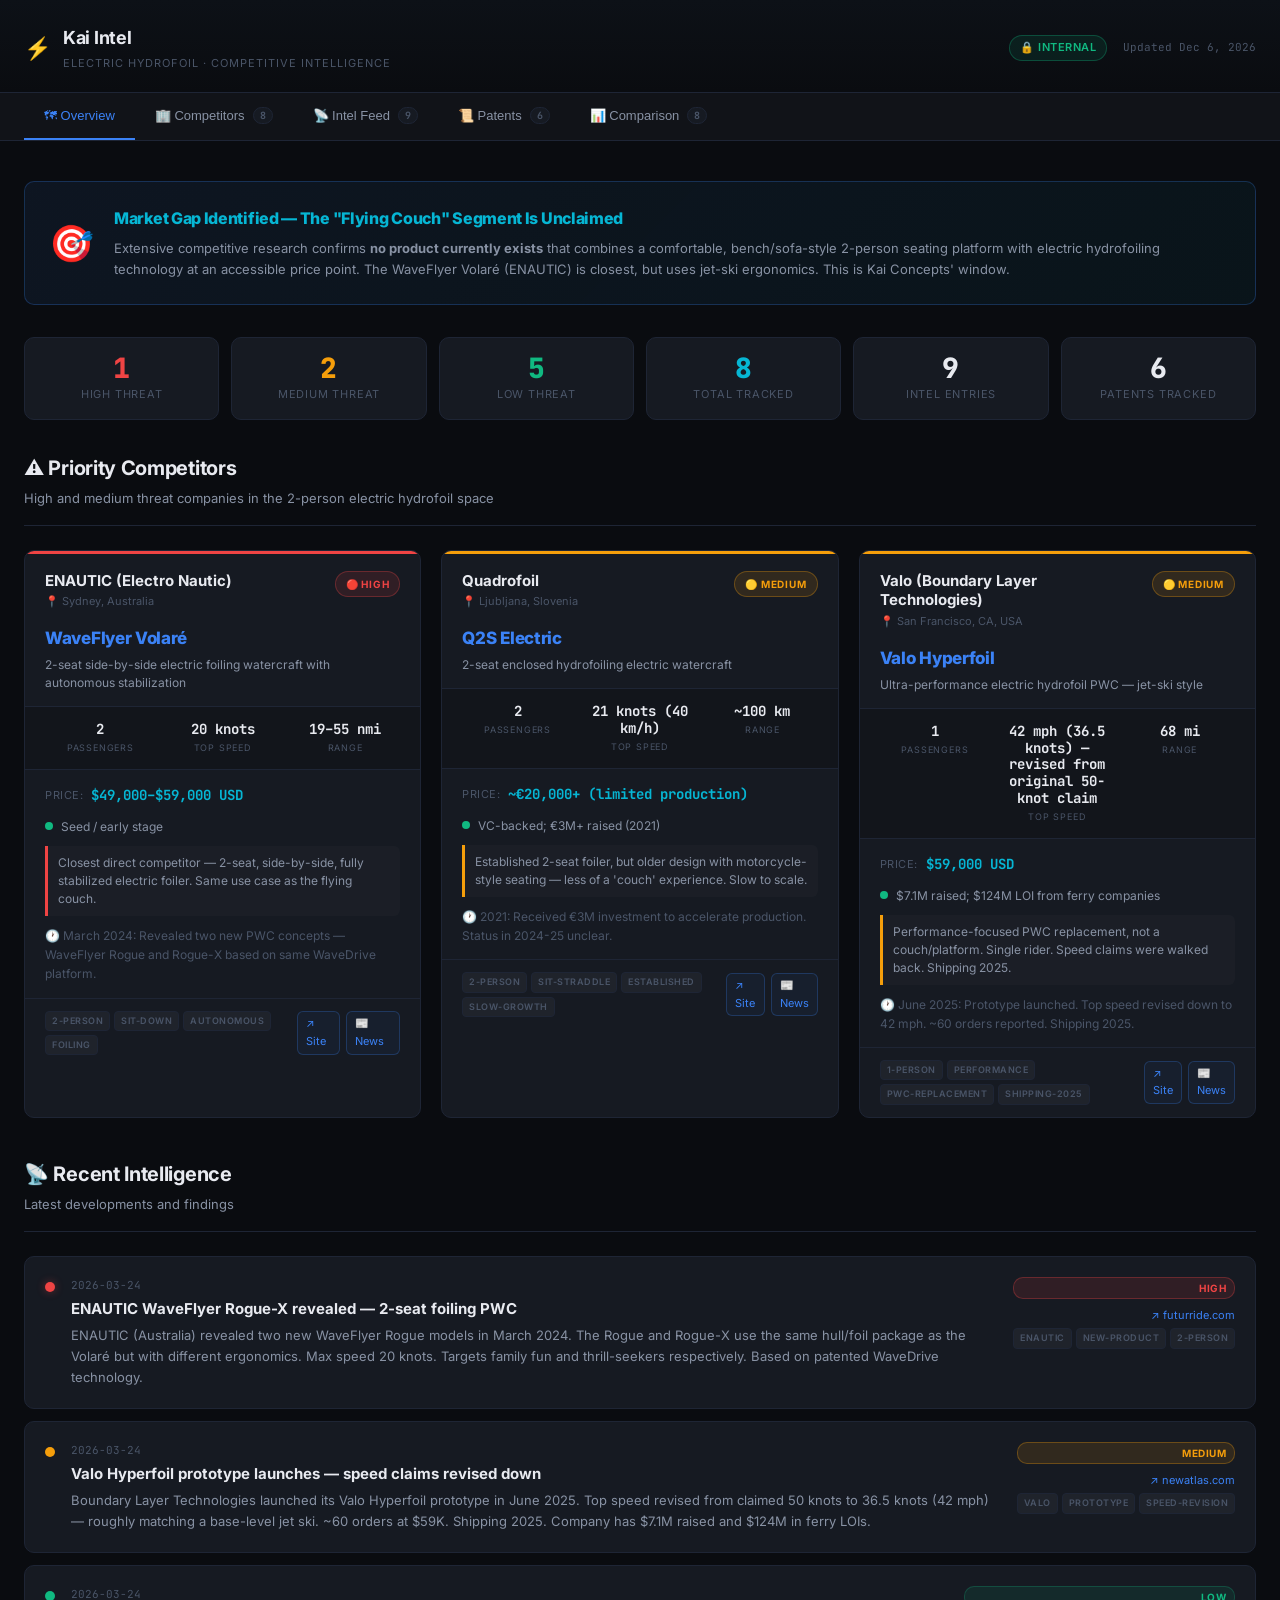
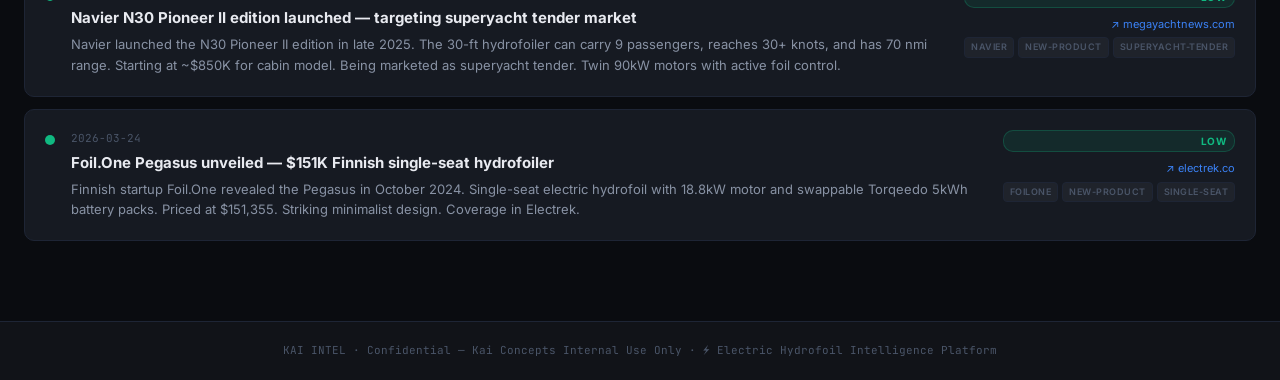
==== index.html @ 5d2b27cd "feat: Initial Kai Intel competitor dashboard - 8 competitor profiles (ENAUTIC, Quadrofoil, Valo, Can" ====
<!DOCTYPE html>
<html lang="en">
<head>
  <meta charset="UTF-8">
  <meta name="viewport" content="width=device-width, initial-scale=1.0">
  <meta name="description" content="Kai Concepts Competitive Intelligence Dashboard — Electric Hydrofoil Market">
  <meta name="robots" content="noindex, nofollow">
  <title>Kai Intel — Competitor Dashboard</title>
  <link rel="preconnect" href="https://fonts.googleapis.com">
  <link href="https://fonts.googleapis.com/css2?family=Inter:wght@400;500;600;700;800&family=JetBrains+Mono:wght@400;600;700&display=swap" rel="stylesheet">
  <link rel="stylesheet" href="css/style.css">
</head>
<body>

  <!-- HEADER -->
  <header class="site-header">
    <div class="container">
      <div class="header-inner">
        <div class="header-brand">
          <div class="header-logo">⚡</div>
          <div>
            <div class="header-title">Kai Intel</div>
            <div class="header-subtitle">Electric Hydrofoil · Competitive Intelligence</div>
          </div>
        </div>
        <div class="header-meta">
          <span class="header-badge">🔒 INTERNAL</span>
          <span id="last-updated" style="font-size:11px; color:var(--text-muted);">Loading…</span>
        </div>
      </div>
    </div>
  </header>

  <!-- NAV -->
  <nav class="site-nav">
    <div class="container">
      <div class="nav-inner">
        <button class="nav-tab active" data-section="overview">
          🗺 Overview
        </button>
        <button class="nav-tab" data-section="competitors">
          🏢 Competitors
          <span class="count" id="count-competitors">—</span>
        </button>
        <button class="nav-tab" data-section="intel">
          📡 Intel Feed
          <span class="count" id="count-intel">—</span>
        </button>
        <button class="nav-tab" data-section="patents">
          📜 Patents
          <span class="count" id="count-patents">—</span>
        </button>
        <button class="nav-tab" data-section="table">
          📊 Comparison
          <span class="count" id="count-table">—</span>
        </button>
      </div>
    </div>
  </nav>

  <!-- ERROR STATE -->
  <div id="app-error" style="display:none; padding:40px; text-align:center; color:var(--accent-red);">
    ⚠️ Failed to load data. Make sure you're serving this over HTTP (not file://). Run: <code>python3 -m http.server</code>
  </div>

  <!-- MAIN -->
  <main>
    <div class="container">

      <!-- ═══════════════════════════════════════════
           OVERVIEW
           ═══════════════════════════════════════════ -->
      <div id="section-overview" class="section">

        <!-- Market Gap Callout -->
        <div class="market-gap" style="margin-top:8px;">
          <div class="gap-icon">🎯</div>
          <div>
            <div class="gap-title">Market Gap Identified — The "Flying Couch" Segment Is Unclaimed</div>
            <div class="gap-text">
              Extensive competitive research confirms <strong>no product currently exists</strong> that combines a comfortable, bench/sofa-style 2-person seating platform with electric hydrofoiling technology at an accessible price point. The WaveFlyer Volaré (ENAUTIC) is closest, but uses jet-ski ergonomics. This is Kai Concepts' window.
            </div>
          </div>
        </div>

        <!-- Stats Bar -->
        <div class="stats-bar">
          <div class="stat-card danger">
            <div class="stat-value" id="stat-high">—</div>
            <div class="stat-label">High Threat</div>
          </div>
          <div class="stat-card warning">
            <div class="stat-value" id="stat-med">—</div>
            <div class="stat-label">Medium Threat</div>
          </div>
          <div class="stat-card success">
            <div class="stat-value" id="stat-low">—</div>
            <div class="stat-label">Low Threat</div>
          </div>
          <div class="stat-card info">
            <div class="stat-value" id="stat-total">—</div>
            <div class="stat-label">Total Tracked</div>
          </div>
          <div class="stat-card">
            <div class="stat-value" id="stat-intel">—</div>
            <div class="stat-label">Intel Entries</div>
          </div>
          <div class="stat-card">
            <div class="stat-value" id="stat-patents">—</div>
            <div class="stat-label">Patents Tracked</div>
          </div>
        </div>

        <!-- Top Threats -->
        <div class="section-header">
          <div>
            <div class="section-title">⚠️ Priority Competitors</div>
            <div class="section-desc">High and medium threat companies in the 2-person electric hydrofoil space</div>
          </div>
        </div>
        <div class="competitors-grid" id="overview-competitors"></div>

        <!-- Recent Intel -->
        <div class="section-header" style="margin-top:40px;">
          <div>
            <div class="section-title">📡 Recent Intelligence</div>
            <div class="section-desc">Latest developments and findings</div>
          </div>
        </div>
        <div class="intel-feed" id="overview-intel"></div>

      </div>

      <!-- ═══════════════════════════════════════════
           COMPETITORS
           ═══════════════════════════════════════════ -->
      <div id="section-competitors" class="section">
        <div class="section-header">
          <div>
            <div class="section-title">🏢 Competitor Profiles</div>
            <div class="section-desc">All tracked companies in the small electric hydrofoil space</div>
          </div>
        </div>

        <!-- Filter Bar -->
        <div class="filter-bar">
          <button class="filter-btn active" data-filter="all">All Companies</button>
          <button class="filter-btn" data-filter="HIGH">🔴 High Threat</button>
          <button class="filter-btn" data-filter="MEDIUM">🟡 Medium Threat</button>
          <button class="filter-btn" data-filter="LOW">🟢 Low Threat</button>
        </div>

        <div class="competitors-grid" id="competitors-grid"></div>
      </div>

      <!-- ═══════════════════════════════════════════
           INTEL FEED
           ═══════════════════════════════════════════ -->
      <div id="section-intel" class="section">
        <div class="section-header">
          <div>
            <div class="section-title">📡 Intel Feed</div>
            <div class="section-desc">Chronological log of findings, news, and developments. Newest first.</div>
          </div>
        </div>

        <div class="intel-feed" id="intel-feed"></div>
      </div>

      <!-- ═══════════════════════════════════════════
           PATENTS
           ═══════════════════════════════════════════ -->
      <div id="section-patents" class="section">
        <div class="section-header">
          <div>
            <div class="section-title">📜 Patent Tracker</div>
            <div class="section-desc">Relevant patent filings to monitor. Focus on foil control, propulsion, and small-craft designs.</div>
          </div>
        </div>

        <div class="patents-list" id="patents-list"></div>
      </div>

      <!-- ═══════════════════════════════════════════
           COMPARISON TABLE
           ═══════════════════════════════════════════ -->
      <div id="section-table" class="section">
        <div class="section-header">
          <div>
            <div class="section-title">📊 Specs Comparison</div>
            <div class="section-desc">Side-by-side comparison of all tracked competitors. Sorted by threat level.</div>
          </div>
        </div>

        <div class="table-wrapper">
          <table class="comparison-table">
            <thead>
              <tr>
                <th>Company</th>
                <th>Product</th>
                <th>Passengers</th>
                <th>Top Speed</th>
                <th>Range</th>
                <th>Price</th>
                <th>Length</th>
                <th>Threat</th>
              </tr>
            </thead>
            <tbody id="comparison-tbody">
              <tr><td colspan="8" style="text-align:center; color:var(--text-muted); padding:24px;">Loading…</td></tr>
            </tbody>
          </table>
        </div>

        <!-- Key Notes -->
        <div style="margin-top:24px; padding:20px; background:var(--bg-card); border:1px solid var(--border); border-radius:var(--radius);">
          <div style="font-size:13px; font-weight:700; color:var(--text-primary); margin-bottom:12px;">📌 Key Observations</div>
          <ul style="list-style:none; padding:0; display:flex; flex-direction:column; gap:8px;">
            <li style="font-size:13px; color:var(--text-secondary); display:flex; gap:8px; align-items:flex-start;">
              <span style="color:var(--threat-high);">●</span>
              <span><strong style="color:var(--text-primary);">ENAUTIC WaveFlyer</strong> is the only 2-seat, side-by-side electric foiler in or near production. Direct competitor to the flying couch concept. WaveDrive tech is patented.</span>
            </li>
            <li style="font-size:13px; color:var(--text-secondary); display:flex; gap:8px; align-items:flex-start;">
              <span style="color:var(--threat-medium);">●</span>
              <span><strong style="color:var(--text-primary);">Valo Hyperfoil</strong> targets the PWC (jet ski) replacement market — not the relaxed seating experience. Single rider, performance focus.</span>
            </li>
            <li style="font-size:13px; color:var(--text-secondary); display:flex; gap:8px; align-items:flex-start;">
              <span style="color:var(--threat-low);">●</span>
              <span><strong style="color:var(--text-primary);">Candela & Navier</strong> are large, premium luxury craft ($450K–$850K). Different market segment, but their foil control IP is state of the art.</span>
            </li>
            <li style="font-size:13px; color:var(--text-secondary); display:flex; gap:8px; align-items:flex-start;">
              <span style="color:var(--accent-cyan);">●</span>
              <span><strong style="color:var(--text-primary);">The gap:</strong> No product exists combining comfortable bench/couch seating + electric foiling + 2 passengers + price under $150K. This is the flying couch opportunity.</span>
            </li>
          </ul>
        </div>
      </div>

    </div><!-- /container -->
  </main>

  <!-- FOOTER -->
  <footer class="site-footer">
    <div class="container">
      <div class="footer-text">
        KAI INTEL · Confidential — Kai Concepts Internal Use Only · ⚡ Electric Hydrofoil Intelligence Platform
      </div>
    </div>
  </footer>

  <script src="js/app.js"></script>

</body>
</html>
---- css/style.css ----
/* ============================================================
   KAI INTEL — Competitor Intelligence Dashboard
   Dark theme, clean, professional
   ============================================================ */

:root {
  --bg-primary: #0a0c10;
  --bg-secondary: #111318;
  --bg-card: #161a22;
  --bg-card-hover: #1c2130;
  --border: #1e2535;
  --border-accent: #2a3550;
  --text-primary: #e8eaf0;
  --text-secondary: #8892a4;
  --text-muted: #4a5568;
  --accent-blue: #3b82f6;
  --accent-blue-dim: #1d4ed8;
  --accent-cyan: #06b6d4;
  --accent-green: #10b981;
  --accent-yellow: #f59e0b;
  --accent-red: #ef4444;
  --accent-orange: #f97316;
  --threat-high: #ef4444;
  --threat-medium: #f59e0b;
  --threat-low: #10b981;
  --font-sans: 'Inter', -apple-system, BlinkMacSystemFont, 'Segoe UI', sans-serif;
  --font-mono: 'JetBrains Mono', 'Fira Code', 'Cascadia Code', monospace;
  --radius: 10px;
  --radius-sm: 6px;
  --shadow: 0 4px 24px rgba(0, 0, 0, 0.4);
  --shadow-card: 0 2px 12px rgba(0, 0, 0, 0.3);
}

* {
  box-sizing: border-box;
  margin: 0;
  padding: 0;
}

html {
  scroll-behavior: smooth;
}

body {
  background: var(--bg-primary);
  color: var(--text-primary);
  font-family: var(--font-sans);
  font-size: 14px;
  line-height: 1.6;
  min-height: 100vh;
}

/* ============================================================
   LAYOUT
   ============================================================ */

.container {
  max-width: 1400px;
  margin: 0 auto;
  padding: 0 24px;
}

/* ============================================================
   HEADER
   ============================================================ */

.site-header {
  background: linear-gradient(180deg, #0d1117 0%, var(--bg-primary) 100%);
  border-bottom: 1px solid var(--border);
  padding: 24px 0 20px;
  position: sticky;
  top: 0;
  z-index: 100;
  backdrop-filter: blur(8px);
}

.header-inner {
  display: flex;
  align-items: center;
  justify-content: space-between;
  gap: 16px;
  flex-wrap: wrap;
}

.header-brand {
  display: flex;
  align-items: center;
  gap: 12px;
}

.header-logo {
  font-size: 22px;
}

.header-title {
  font-size: 18px;
  font-weight: 700;
  color: var(--text-primary);
  letter-spacing: -0.3px;
}

.header-subtitle {
  font-size: 11px;
  color: var(--text-muted);
  text-transform: uppercase;
  letter-spacing: 1px;
  margin-top: 2px;
}

.header-meta {
  display: flex;
  align-items: center;
  gap: 16px;
}

.header-badge {
  background: rgba(16, 185, 129, 0.1);
  border: 1px solid rgba(16, 185, 129, 0.3);
  color: var(--accent-green);
  font-size: 11px;
  font-weight: 600;
  padding: 3px 10px;
  border-radius: 20px;
  text-transform: uppercase;
  letter-spacing: 0.5px;
}

#last-updated {
  font-size: 11px;
  color: var(--text-muted);
  font-family: var(--font-mono);
}

/* ============================================================
   NAV
   ============================================================ */

.site-nav {
  background: var(--bg-secondary);
  border-bottom: 1px solid var(--border);
  padding: 0;
}

.nav-inner {
  display: flex;
  gap: 0;
  overflow-x: auto;
  scrollbar-width: none;
}

.nav-inner::-webkit-scrollbar { display: none; }

.nav-tab {
  display: flex;
  align-items: center;
  gap: 8px;
  padding: 14px 20px;
  color: var(--text-secondary);
  text-decoration: none;
  font-size: 13px;
  font-weight: 500;
  border-bottom: 2px solid transparent;
  transition: all 0.15s ease;
  white-space: nowrap;
  cursor: pointer;
  background: none;
  border-top: none;
  border-left: none;
  border-right: none;
}

.nav-tab:hover {
  color: var(--text-primary);
  background: rgba(255,255,255,0.03);
}

.nav-tab.active {
  color: var(--accent-blue);
  border-bottom-color: var(--accent-blue);
}

.nav-tab .count {
  background: var(--bg-card);
  border: 1px solid var(--border);
  color: var(--text-muted);
  font-size: 10px;
  font-weight: 700;
  padding: 1px 6px;
  border-radius: 10px;
  font-family: var(--font-mono);
}

.nav-tab.active .count {
  background: rgba(59, 130, 246, 0.15);
  border-color: rgba(59, 130, 246, 0.3);
  color: var(--accent-blue);
}

/* ============================================================
   MAIN
   ============================================================ */

main {
  padding: 32px 0 80px;
}

.section {
  display: none;
}

.section.active {
  display: block;
}

/* ============================================================
   SECTION HEADERS
   ============================================================ */

.section-header {
  display: flex;
  align-items: flex-end;
  justify-content: space-between;
  margin-bottom: 24px;
  padding-bottom: 16px;
  border-bottom: 1px solid var(--border);
  gap: 16px;
  flex-wrap: wrap;
}

.section-title {
  font-size: 20px;
  font-weight: 700;
  color: var(--text-primary);
  letter-spacing: -0.3px;
}

.section-desc {
  font-size: 13px;
  color: var(--text-secondary);
  margin-top: 4px;
}

/* ============================================================
   SUMMARY STATS BAR
   ============================================================ */

.stats-bar {
  display: grid;
  grid-template-columns: repeat(auto-fit, minmax(140px, 1fr));
  gap: 12px;
  margin-bottom: 32px;
}

.stat-card {
  background: var(--bg-card);
  border: 1px solid var(--border);
  border-radius: var(--radius);
  padding: 16px 20px;
  text-align: center;
}

.stat-value {
  font-size: 28px;
  font-weight: 800;
  color: var(--text-primary);
  font-family: var(--font-mono);
  line-height: 1;
}

.stat-label {
  font-size: 11px;
  color: var(--text-muted);
  text-transform: uppercase;
  letter-spacing: 0.8px;
  margin-top: 4px;
}

.stat-card.danger .stat-value { color: var(--threat-high); }
.stat-card.warning .stat-value { color: var(--threat-medium); }
.stat-card.success .stat-value { color: var(--threat-low); }
.stat-card.info .stat-value { color: var(--accent-cyan); }

/* ============================================================
   COMPETITOR CARDS
   ============================================================ */

.competitors-grid {
  display: grid;
  grid-template-columns: repeat(auto-fill, minmax(380px, 1fr));
  gap: 20px;
}

.competitor-card {
  background: var(--bg-card);
  border: 1px solid var(--border);
  border-radius: var(--radius);
  overflow: hidden;
  transition: all 0.2s ease;
  position: relative;
}

.competitor-card:hover {
  border-color: var(--border-accent);
  background: var(--bg-card-hover);
  transform: translateY(-1px);
  box-shadow: var(--shadow);
}

.competitor-card::before {
  content: '';
  position: absolute;
  top: 0;
  left: 0;
  right: 0;
  height: 3px;
}

.competitor-card.threat-HIGH::before { background: var(--threat-high); }
.competitor-card.threat-MEDIUM::before { background: var(--threat-medium); }
.competitor-card.threat-LOW::before { background: var(--threat-low); }

.card-header {
  padding: 20px 20px 14px;
  display: flex;
  align-items: flex-start;
  justify-content: space-between;
  gap: 12px;
}

.card-company {
  flex: 1;
}

.company-name {
  font-size: 15px;
  font-weight: 700;
  color: var(--text-primary);
  line-height: 1.3;
}

.company-location {
  font-size: 11px;
  color: var(--text-muted);
  margin-top: 3px;
  display: flex;
  align-items: center;
  gap: 4px;
}

.threat-badge {
  flex-shrink: 0;
  display: flex;
  align-items: center;
  gap: 6px;
  padding: 4px 10px;
  border-radius: 20px;
  font-size: 10px;
  font-weight: 700;
  text-transform: uppercase;
  letter-spacing: 0.8px;
}

.threat-badge.HIGH {
  background: rgba(239, 68, 68, 0.12);
  border: 1px solid rgba(239, 68, 68, 0.3);
  color: var(--threat-high);
}

.threat-badge.MEDIUM {
  background: rgba(245, 158, 11, 0.12);
  border: 1px solid rgba(245, 158, 11, 0.3);
  color: var(--threat-medium);
}

.threat-badge.LOW {
  background: rgba(16, 185, 129, 0.1);
  border: 1px solid rgba(16, 185, 129, 0.25);
  color: var(--threat-low);
}

.card-product {
  padding: 0 20px 14px;
}

.product-name {
  font-size: 17px;
  font-weight: 800;
  color: var(--accent-blue);
  letter-spacing: -0.3px;
}

.product-tagline {
  font-size: 12px;
  color: var(--text-secondary);
  margin-top: 4px;
  line-height: 1.5;
}

.card-specs {
  padding: 14px 20px;
  background: rgba(0,0,0,0.2);
  border-top: 1px solid var(--border);
  border-bottom: 1px solid var(--border);
  display: grid;
  grid-template-columns: repeat(3, 1fr);
  gap: 12px;
}

.spec-item {
  text-align: center;
}

.spec-value {
  font-size: 14px;
  font-weight: 700;
  color: var(--text-primary);
  font-family: var(--font-mono);
  line-height: 1.2;
}

.spec-label {
  font-size: 9px;
  color: var(--text-muted);
  text-transform: uppercase;
  letter-spacing: 0.8px;
  margin-top: 3px;
}

.spec-value.na {
  color: var(--text-muted);
  font-style: italic;
  font-family: var(--font-sans);
  font-weight: 400;
}

.card-body {
  padding: 14px 20px;
}

.card-price {
  display: flex;
  align-items: center;
  gap: 8px;
  margin-bottom: 10px;
}

.price-label {
  font-size: 11px;
  color: var(--text-muted);
  text-transform: uppercase;
  letter-spacing: 0.5px;
}

.price-value {
  font-size: 14px;
  font-weight: 700;
  color: var(--accent-cyan);
  font-family: var(--font-mono);
}

.card-funding {
  display: flex;
  align-items: center;
  gap: 8px;
  margin-bottom: 10px;
}

.funding-dot {
  width: 8px;
  height: 8px;
  border-radius: 50%;
  background: var(--accent-green);
  flex-shrink: 0;
}

.funding-text {
  font-size: 12px;
  color: var(--text-secondary);
}

.threat-reason {
  font-size: 12px;
  color: var(--text-secondary);
  background: rgba(255,255,255,0.02);
  border-left: 3px solid var(--border-accent);
  padding: 8px 10px;
  border-radius: 0 var(--radius-sm) var(--radius-sm) 0;
  margin-bottom: 10px;
  line-height: 1.5;
}

.threat-reason.HIGH { border-left-color: var(--threat-high); }
.threat-reason.MEDIUM { border-left-color: var(--threat-medium); }
.threat-reason.LOW { border-left-color: var(--threat-low); }

.card-footer {
  padding: 12px 20px;
  border-top: 1px solid var(--border);
  display: flex;
  align-items: center;
  justify-content: space-between;
  gap: 8px;
}

.card-tags {
  display: flex;
  gap: 4px;
  flex-wrap: wrap;
}

.tag {
  font-size: 9px;
  font-weight: 600;
  text-transform: uppercase;
  letter-spacing: 0.5px;
  padding: 2px 6px;
  border-radius: 4px;
  background: rgba(255,255,255,0.04);
  border: 1px solid var(--border);
  color: var(--text-muted);
}

.card-links {
  display: flex;
  gap: 6px;
}

.link-btn {
  display: inline-flex;
  align-items: center;
  gap: 4px;
  font-size: 11px;
  color: var(--accent-blue);
  text-decoration: none;
  padding: 3px 8px;
  border-radius: var(--radius-sm);
  border: 1px solid rgba(59, 130, 246, 0.25);
  background: rgba(59, 130, 246, 0.05);
  transition: all 0.15s ease;
}

.link-btn:hover {
  background: rgba(59, 130, 246, 0.15);
  border-color: rgba(59, 130, 246, 0.5);
}

/* ============================================================
   INTEL FEED
   ============================================================ */

.intel-feed {
  display: flex;
  flex-direction: column;
  gap: 12px;
}

.intel-item {
  background: var(--bg-card);
  border: 1px solid var(--border);
  border-radius: var(--radius);
  padding: 20px;
  display: grid;
  grid-template-columns: auto 1fr auto;
  gap: 16px;
  align-items: start;
  transition: all 0.15s ease;
}

.intel-item:hover {
  border-color: var(--border-accent);
  background: var(--bg-card-hover);
}

.intel-priority {
  width: 10px;
  height: 10px;
  border-radius: 50%;
  margin-top: 5px;
  flex-shrink: 0;
}

.intel-priority.HIGH { background: var(--threat-high); box-shadow: 0 0 8px rgba(239,68,68,0.4); }
.intel-priority.MEDIUM { background: var(--threat-medium); }
.intel-priority.LOW { background: var(--threat-low); }

.intel-content {}

.intel-date {
  font-size: 11px;
  color: var(--text-muted);
  font-family: var(--font-mono);
  margin-bottom: 4px;
}

.intel-title {
  font-size: 15px;
  font-weight: 700;
  color: var(--text-primary);
  margin-bottom: 6px;
  line-height: 1.4;
}

.intel-summary {
  font-size: 13px;
  color: var(--text-secondary);
  line-height: 1.6;
}

.intel-meta {
  text-align: right;
  flex-shrink: 0;
}

.intel-source {
  font-size: 11px;
  color: var(--text-muted);
  font-style: italic;
  margin-bottom: 6px;
}

.intel-tags {
  display: flex;
  gap: 4px;
  flex-wrap: wrap;
  justify-content: flex-end;
  margin-top: 8px;
}

.priority-label {
  font-size: 10px;
  font-weight: 700;
  text-transform: uppercase;
  letter-spacing: 0.5px;
  padding: 2px 8px;
  border-radius: 10px;
}

.priority-label.HIGH {
  background: rgba(239,68,68,0.12);
  border: 1px solid rgba(239,68,68,0.3);
  color: var(--threat-high);
}

.priority-label.MEDIUM {
  background: rgba(245,158,11,0.12);
  border: 1px solid rgba(245,158,11,0.3);
  color: var(--threat-medium);
}

.priority-label.LOW {
  background: rgba(16,185,129,0.1);
  border: 1px solid rgba(16,185,129,0.25);
  color: var(--threat-low);
}

/* ============================================================
   COMPARISON TABLE
   ============================================================ */

.table-wrapper {
  overflow-x: auto;
  border-radius: var(--radius);
  border: 1px solid var(--border);
  background: var(--bg-card);
}

.comparison-table {
  width: 100%;
  border-collapse: collapse;
  font-size: 13px;
}

.comparison-table thead th {
  background: rgba(0,0,0,0.4);
  padding: 14px 16px;
  text-align: left;
  font-size: 10px;
  font-weight: 700;
  text-transform: uppercase;
  letter-spacing: 1px;
  color: var(--text-muted);
  border-bottom: 1px solid var(--border);
  white-space: nowrap;
}

.comparison-table tbody tr {
  border-bottom: 1px solid var(--border);
  transition: background 0.1s ease;
}

.comparison-table tbody tr:last-child {
  border-bottom: none;
}

.comparison-table tbody tr:hover {
  background: rgba(255,255,255,0.02);
}

.comparison-table td {
  padding: 12px 16px;
  color: var(--text-secondary);
  vertical-align: middle;
}

.comparison-table td:first-child {
  color: var(--text-primary);
  font-weight: 600;
}

.table-company {
  white-space: nowrap;
}

.table-product {
  color: var(--accent-blue) !important;
  font-weight: 700 !important;
  white-space: nowrap;
}

.table-na {
  color: var(--text-muted);
  font-style: italic;
}

.table-threat {
  white-space: nowrap;
}

.threat-dot {
  display: inline-flex;
  align-items: center;
  gap: 6px;
  font-size: 11px;
  font-weight: 700;
}

.threat-dot::before {
  content: '●';
  font-size: 10px;
}

.threat-dot.HIGH { color: var(--threat-high); }
.threat-dot.MEDIUM { color: var(--threat-medium); }
.threat-dot.LOW { color: var(--threat-low); }

.table-mono {
  font-family: var(--font-mono);
  font-size: 12px;
}

/* ============================================================
   PATENT TRACKER
   ============================================================ */

.patents-list {
  display: flex;
  flex-direction: column;
  gap: 12px;
}

.patent-card {
  background: var(--bg-card);
  border: 1px solid var(--border);
  border-radius: var(--radius);
  padding: 20px;
  display: grid;
  grid-template-columns: 1fr auto;
  gap: 16px;
  align-items: start;
  transition: all 0.15s ease;
}

.patent-card:hover {
  border-color: var(--border-accent);
  background: var(--bg-card-hover);
}

.patent-title {
  font-size: 15px;
  font-weight: 700;
  color: var(--text-primary);
  margin-bottom: 4px;
}

.patent-assignee {
  font-size: 12px;
  color: var(--accent-blue);
  margin-bottom: 8px;
  font-weight: 600;
}

.patent-desc {
  font-size: 12px;
  color: var(--text-secondary);
  line-height: 1.6;
  margin-bottom: 8px;
}

.patent-relevance {
  font-size: 12px;
  color: var(--text-secondary);
  background: rgba(255,255,255,0.02);
  border-left: 3px solid var(--border-accent);
  padding: 6px 10px;
  border-radius: 0 var(--radius-sm) var(--radius-sm) 0;
  line-height: 1.5;
}

.patent-meta {
  text-align: right;
  flex-shrink: 0;
  min-width: 120px;
}

.patent-number {
  font-family: var(--font-mono);
  font-size: 11px;
  color: var(--text-muted);
  margin-bottom: 4px;
}

.patent-status {
  font-size: 11px;
  font-weight: 700;
  padding: 3px 10px;
  border-radius: 10px;
  display: inline-block;
  margin-bottom: 6px;
}

.patent-status.Granted {
  background: rgba(16,185,129,0.1);
  border: 1px solid rgba(16,185,129,0.25);
  color: var(--accent-green);
}

.patent-status.Pending {
  background: rgba(245,158,11,0.1);
  border: 1px solid rgba(245,158,11,0.25);
  color: var(--accent-yellow);
}

.patent-status.patented {
  background: rgba(16,185,129,0.1);
  border: 1px solid rgba(16,185,129,0.25);
  color: var(--accent-green);
}

.patent-relevance-badge {
  font-size: 10px;
  font-weight: 700;
  text-transform: uppercase;
  letter-spacing: 0.5px;
  padding: 2px 8px;
  border-radius: 10px;
  display: inline-block;
}

.patent-relevance-badge.HIGH {
  background: rgba(239,68,68,0.12);
  border: 1px solid rgba(239,68,68,0.3);
  color: var(--threat-high);
}

.patent-relevance-badge.MEDIUM {
  background: rgba(245,158,11,0.12);
  border: 1px solid rgba(245,158,11,0.3);
  color: var(--threat-medium);
}

.patent-relevance-badge.LOW {
  background: rgba(16,185,129,0.1);
  border: 1px solid rgba(16,185,129,0.25);
  color: var(--threat-low);
}

.patent-footer {
  margin-top: 10px;
  display: flex;
  gap: 6px;
  flex-wrap: wrap;
}

/* ============================================================
   EMPTY STATE
   ============================================================ */

.empty-state {
  text-align: center;
  padding: 60px 20px;
  color: var(--text-muted);
}

.empty-state-icon { font-size: 48px; margin-bottom: 12px; }
.empty-state-text { font-size: 14px; }

/* ============================================================
   FILTER BAR
   ============================================================ */

.filter-bar {
  display: flex;
  gap: 8px;
  flex-wrap: wrap;
  margin-bottom: 24px;
}

.filter-btn {
  display: inline-flex;
  align-items: center;
  gap: 6px;
  padding: 6px 14px;
  border-radius: 20px;
  font-size: 12px;
  font-weight: 500;
  background: var(--bg-card);
  border: 1px solid var(--border);
  color: var(--text-secondary);
  cursor: pointer;
  transition: all 0.15s ease;
}

.filter-btn:hover {
  border-color: var(--border-accent);
  color: var(--text-primary);
}

.filter-btn.active {
  background: rgba(59, 130, 246, 0.12);
  border-color: rgba(59, 130, 246, 0.4);
  color: var(--accent-blue);
}

/* ============================================================
   MARKET GAP CALLOUT
   ============================================================ */

.market-gap {
  background: linear-gradient(135deg, rgba(59,130,246,0.08) 0%, rgba(6,182,212,0.05) 100%);
  border: 1px solid rgba(59,130,246,0.25);
  border-radius: var(--radius);
  padding: 24px;
  margin-bottom: 32px;
  display: grid;
  grid-template-columns: auto 1fr;
  gap: 20px;
  align-items: center;
}

.gap-icon {
  font-size: 36px;
  line-height: 1;
}

.gap-title {
  font-size: 16px;
  font-weight: 800;
  color: var(--accent-cyan);
  margin-bottom: 6px;
  letter-spacing: -0.3px;
}

.gap-text {
  font-size: 13px;
  color: var(--text-secondary);
  line-height: 1.6;
}

/* ============================================================
   FOOTER
   ============================================================ */

.site-footer {
  background: var(--bg-secondary);
  border-top: 1px solid var(--border);
  padding: 20px 0;
  text-align: center;
}

.footer-text {
  font-size: 11px;
  color: var(--text-muted);
  font-family: var(--font-mono);
}

/* ============================================================
   RESPONSIVE
   ============================================================ */

@media (max-width: 768px) {
  .container { padding: 0 16px; }
  .header-inner { flex-direction: column; align-items: flex-start; gap: 8px; }
  .header-meta { flex-direction: column; align-items: flex-start; gap: 6px; }
  .competitors-grid { grid-template-columns: 1fr; }
  .card-specs { grid-template-columns: repeat(2, 1fr); }
  .intel-item { grid-template-columns: auto 1fr; }
  .intel-meta { display: none; }
  .patent-card { grid-template-columns: 1fr; }
  .patent-meta { text-align: left; }
  .stats-bar { grid-template-columns: repeat(2, 1fr); }
  .market-gap { grid-template-columns: 1fr; }
  .gap-icon { display: none; }
  .section-header { flex-direction: column; align-items: flex-start; }
}

@media (max-width: 480px) {
  main { padding: 20px 0 60px; }
  .stats-bar { grid-template-columns: repeat(2, 1fr); }
}
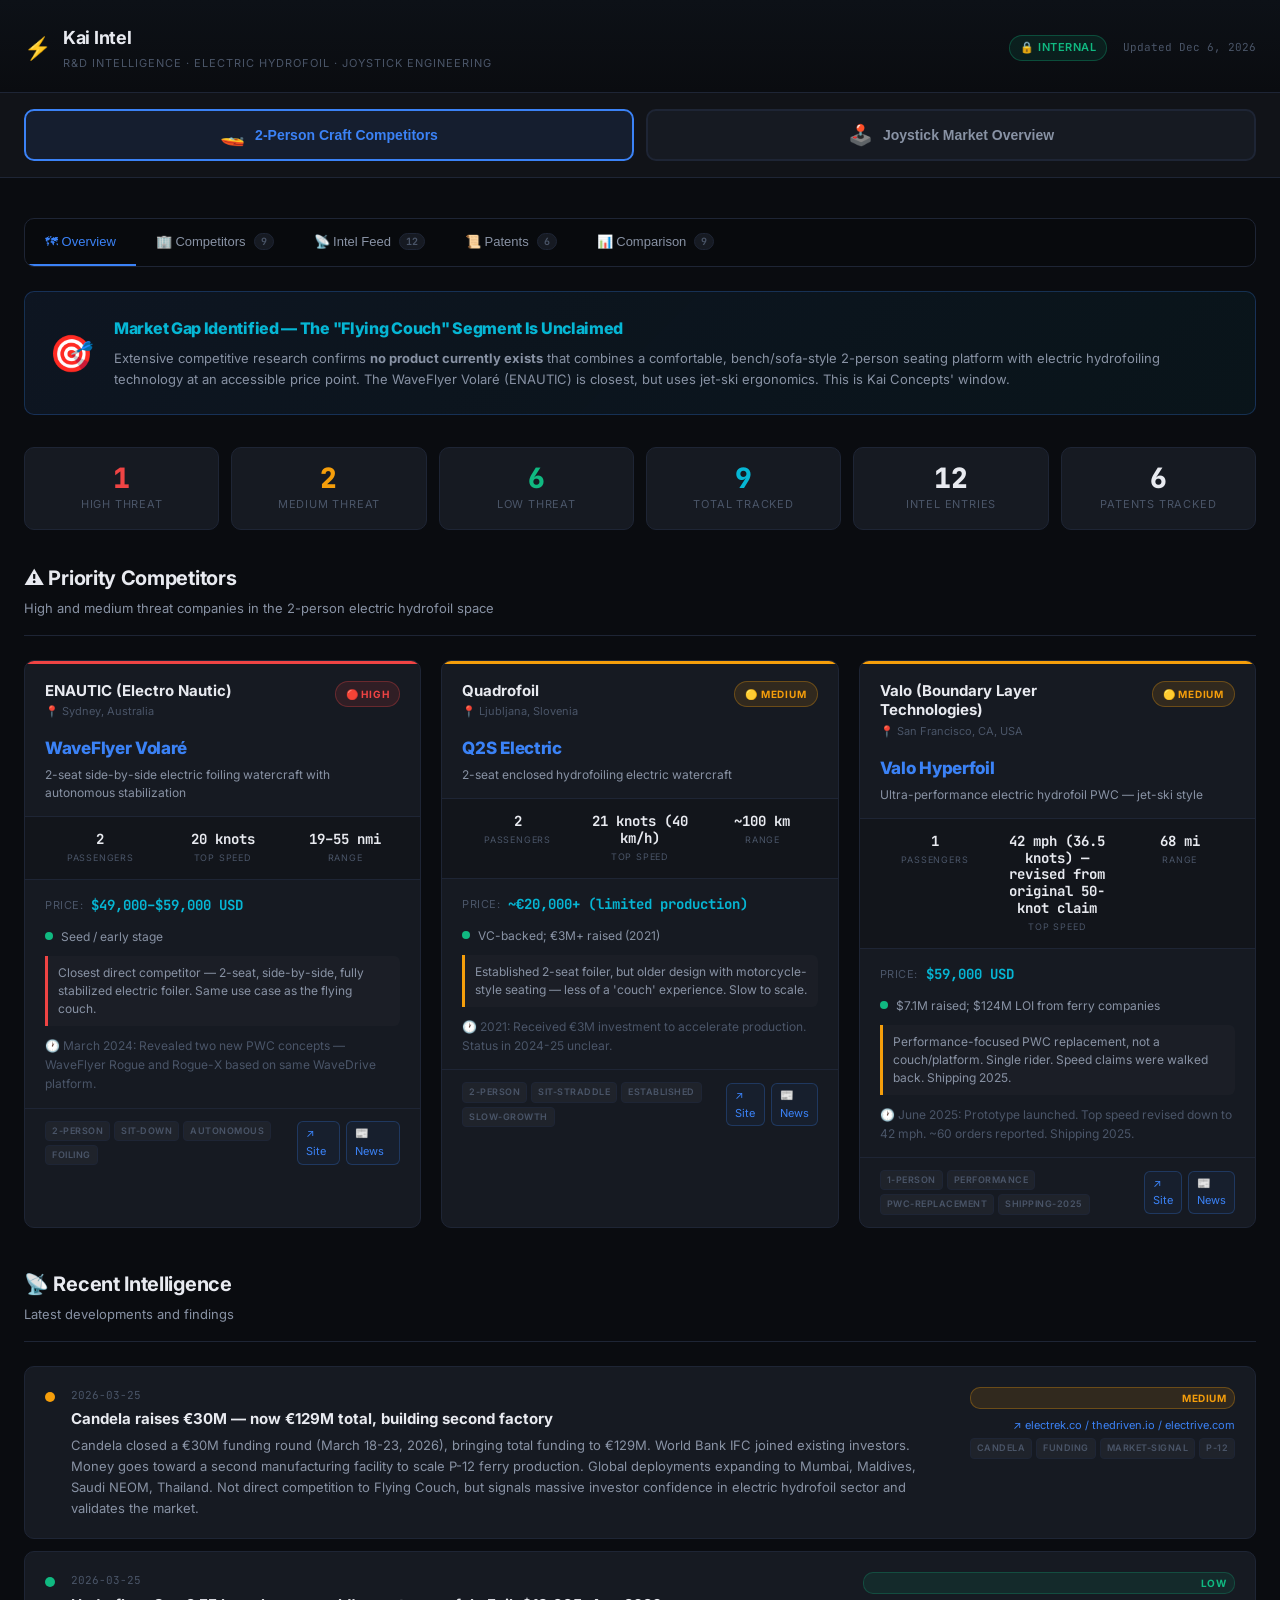
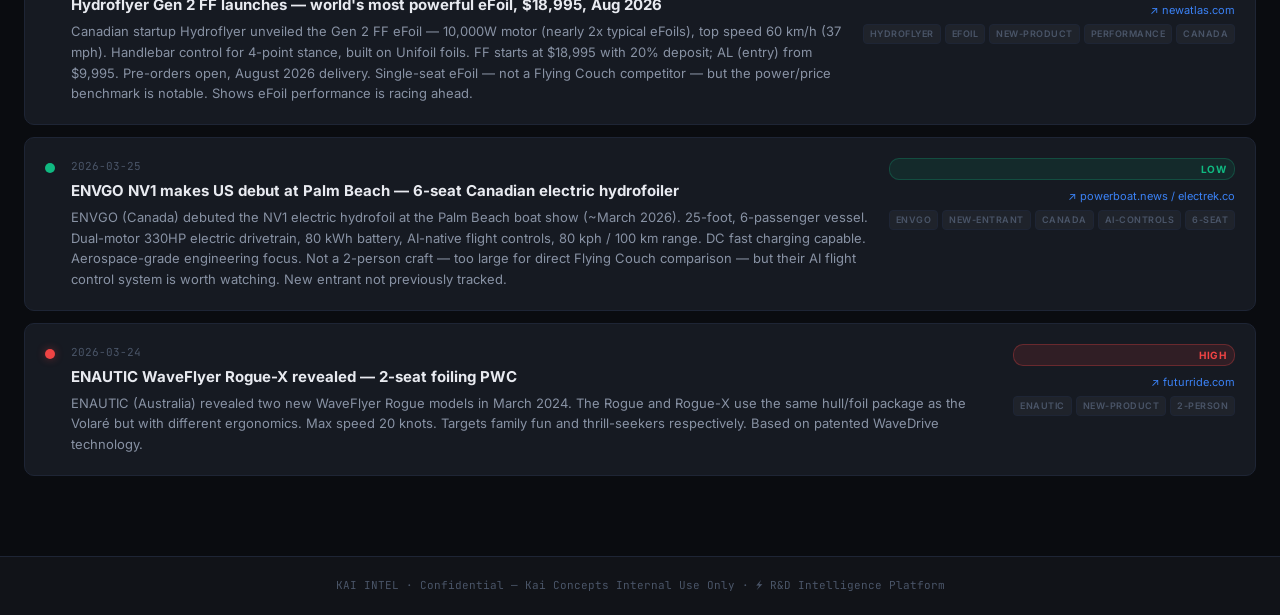
==== commit 80f1f967: "Restructure: two sections — 2-Person Craft Competitors + Joystick Market Overview - Added joystick m" ====
--- a/index.html
+++ b/index.html
@@ -3,9 +3,9 @@
 <head>
   <meta charset="UTF-8">
   <meta name="viewport" content="width=device-width, initial-scale=1.0">
-  <meta name="description" content="Kai Concepts Competitive Intelligence Dashboard — Electric Hydrofoil Market">
+  <meta name="description" content="Kai Concepts — Competitive Intelligence & Joystick Market Overview">
   <meta name="robots" content="noindex, nofollow">
-  <title>Kai Intel — Competitor Dashboard</title>
+  <title>Kai Intel — R&D Intelligence</title>
   <link rel="preconnect" href="https://fonts.googleapis.com">
   <link href="https://fonts.googleapis.com/css2?family=Inter:wght@400;500;600;700;800&family=JetBrains+Mono:wght@400;600;700&display=swap" rel="stylesheet">
   <link rel="stylesheet" href="css/style.css">
@@ -20,7 +20,7 @@
           <div class="header-logo">⚡</div>
           <div>
             <div class="header-title">Kai Intel</div>
-            <div class="header-subtitle">Electric Hydrofoil · Competitive Intelligence</div>
+            <div class="header-subtitle">R&D Intelligence · Electric Hydrofoil · Joystick Engineering</div>
           </div>
         </div>
         <div class="header-meta">
@@ -31,32 +31,21 @@
     </div>
   </header>
 
-  <!-- NAV -->
-  <nav class="site-nav">
+  <!-- SECTION SELECTOR -->
+  <div class="section-selector">
     <div class="container">
-      <div class="nav-inner">
-        <button class="nav-tab active" data-section="overview">
-          🗺 Overview
+      <div class="section-selector-inner">
+        <button class="section-btn active" data-domain="craft">
+          <span class="section-btn-icon">🚤</span>
+          <span class="section-btn-label">2-Person Craft Competitors</span>
         </button>
-        <button class="nav-tab" data-section="competitors">
-          🏢 Competitors
-          <span class="count" id="count-competitors">—</span>
-        </button>
-        <button class="nav-tab" data-section="intel">
-          📡 Intel Feed
-          <span class="count" id="count-intel">—</span>
-        </button>
-        <button class="nav-tab" data-section="patents">
-          📜 Patents
-          <span class="count" id="count-patents">—</span>
-        </button>
-        <button class="nav-tab" data-section="table">
-          📊 Comparison
-          <span class="count" id="count-table">—</span>
+        <button class="section-btn" data-domain="joystick">
+          <span class="section-btn-icon">🕹️</span>
+          <span class="section-btn-label">Joystick Market Overview</span>
         </button>
       </div>
     </div>
-  </nav>
+  </div>
 
   <!-- ERROR STATE -->
   <div id="app-error" style="display:none; padding:40px; text-align:center; color:var(--accent-red);">
@@ -68,173 +57,276 @@
     <div class="container">
 
       <!-- ═══════════════════════════════════════════
-           OVERVIEW
+           DOMAIN: 2-PERSON CRAFT COMPETITORS
            ═══════════════════════════════════════════ -->
-      <div id="section-overview" class="section">
-
-        <!-- Market Gap Callout -->
-        <div class="market-gap" style="margin-top:8px;">
-          <div class="gap-icon">🎯</div>
-          <div>
-            <div class="gap-title">Market Gap Identified — The "Flying Couch" Segment Is Unclaimed</div>
-            <div class="gap-text">
-              Extensive competitive research confirms <strong>no product currently exists</strong> that combines a comfortable, bench/sofa-style 2-person seating platform with electric hydrofoiling technology at an accessible price point. The WaveFlyer Volaré (ENAUTIC) is closest, but uses jet-ski ergonomics. This is Kai Concepts' window.
-            </div>
-          </div>
-        </div>
-
-        <!-- Stats Bar -->
-        <div class="stats-bar">
-          <div class="stat-card danger">
-            <div class="stat-value" id="stat-high">—</div>
-            <div class="stat-label">High Threat</div>
-          </div>
-          <div class="stat-card warning">
-            <div class="stat-value" id="stat-med">—</div>
-            <div class="stat-label">Medium Threat</div>
-          </div>
-          <div class="stat-card success">
-            <div class="stat-value" id="stat-low">—</div>
-            <div class="stat-label">Low Threat</div>
-          </div>
-          <div class="stat-card info">
-            <div class="stat-value" id="stat-total">—</div>
-            <div class="stat-label">Total Tracked</div>
-          </div>
-          <div class="stat-card">
-            <div class="stat-value" id="stat-intel">—</div>
-            <div class="stat-label">Intel Entries</div>
-          </div>
-          <div class="stat-card">
-            <div class="stat-value" id="stat-patents">—</div>
-            <div class="stat-label">Patents Tracked</div>
-          </div>
-        </div>
-
-        <!-- Top Threats -->
-        <div class="section-header">
-          <div>
-            <div class="section-title">⚠️ Priority Competitors</div>
-            <div class="section-desc">High and medium threat companies in the 2-person electric hydrofoil space</div>
-          </div>
-        </div>
-        <div class="competitors-grid" id="overview-competitors"></div>
-
-        <!-- Recent Intel -->
-        <div class="section-header" style="margin-top:40px;">
-          <div>
-            <div class="section-title">📡 Recent Intelligence</div>
-            <div class="section-desc">Latest developments and findings</div>
-          </div>
-        </div>
-        <div class="intel-feed" id="overview-intel"></div>
-
-      </div>
+      <div id="domain-craft" class="domain">
+
+        <!-- NAV -->
+        <nav class="domain-nav">
+          <button class="nav-tab active" data-section="craft-overview">🗺 Overview</button>
+          <button class="nav-tab" data-section="craft-competitors">🏢 Competitors <span class="count" id="count-competitors">—</span></button>
+          <button class="nav-tab" data-section="craft-intel">📡 Intel Feed <span class="count" id="count-intel">—</span></button>
+          <button class="nav-tab" data-section="craft-patents">📜 Patents <span class="count" id="count-patents">—</span></button>
+          <button class="nav-tab" data-section="craft-table">📊 Comparison <span class="count" id="count-table">—</span></button>
+        </nav>
+
+        <!-- OVERVIEW -->
+        <div id="section-craft-overview" class="section active">
+          <div class="market-gap" style="margin-top:8px;">
+            <div class="gap-icon">🎯</div>
+            <div>
+              <div class="gap-title">Market Gap Identified — The "Flying Couch" Segment Is Unclaimed</div>
+              <div class="gap-text">
+                Extensive competitive research confirms <strong>no product currently exists</strong> that combines a comfortable, bench/sofa-style 2-person seating platform with electric hydrofoiling technology at an accessible price point. The WaveFlyer Volaré (ENAUTIC) is closest, but uses jet-ski ergonomics. This is Kai Concepts' window.
+              </div>
+            </div>
+          </div>
+
+          <div class="stats-bar">
+            <div class="stat-card danger"><div class="stat-value" id="stat-high">—</div><div class="stat-label">High Threat</div></div>
+            <div class="stat-card warning"><div class="stat-value" id="stat-med">—</div><div class="stat-label">Medium Threat</div></div>
+            <div class="stat-card success"><div class="stat-value" id="stat-low">—</div><div class="stat-label">Low Threat</div></div>
+            <div class="stat-card info"><div class="stat-value" id="stat-total">—</div><div class="stat-label">Total Tracked</div></div>
+            <div class="stat-card"><div class="stat-value" id="stat-intel">—</div><div class="stat-label">Intel Entries</div></div>
+            <div class="stat-card"><div class="stat-value" id="stat-patents">—</div><div class="stat-label">Patents Tracked</div></div>
+          </div>
+
+          <div class="section-header">
+            <div><div class="section-title">⚠️ Priority Competitors</div><div class="section-desc">High and medium threat companies in the 2-person electric hydrofoil space</div></div>
+          </div>
+          <div class="competitors-grid" id="overview-competitors"></div>
+
+          <div class="section-header" style="margin-top:40px;">
+            <div><div class="section-title">📡 Recent Intelligence</div><div class="section-desc">Latest developments and findings</div></div>
+          </div>
+          <div class="intel-feed" id="overview-intel"></div>
+        </div>
+
+        <!-- COMPETITORS -->
+        <div id="section-craft-competitors" class="section">
+          <div class="section-header">
+            <div><div class="section-title">🏢 Competitor Profiles</div><div class="section-desc">All tracked companies in the small electric hydrofoil space</div></div>
+          </div>
+          <div class="filter-bar">
+            <button class="filter-btn active" data-filter="all">All Companies</button>
+            <button class="filter-btn" data-filter="HIGH">🔴 High Threat</button>
+            <button class="filter-btn" data-filter="MEDIUM">🟡 Medium Threat</button>
+            <button class="filter-btn" data-filter="LOW">🟢 Low Threat</button>
+          </div>
+          <div class="competitors-grid" id="competitors-grid"></div>
+        </div>
+
+        <!-- INTEL FEED -->
+        <div id="section-craft-intel" class="section">
+          <div class="section-header">
+            <div><div class="section-title">📡 Intel Feed</div><div class="section-desc">Chronological log of findings, news, and developments. Newest first.</div></div>
+          </div>
+          <div class="intel-feed" id="intel-feed"></div>
+        </div>
+
+        <!-- PATENTS -->
+        <div id="section-craft-patents" class="section">
+          <div class="section-header">
+            <div><div class="section-title">📜 Patent Tracker</div><div class="section-desc">Relevant patent filings to monitor. Focus on foil control, propulsion, and small-craft designs.</div></div>
+          </div>
+          <div class="patents-list" id="patents-list"></div>
+        </div>
+
+        <!-- COMPARISON TABLE -->
+        <div id="section-craft-table" class="section">
+          <div class="section-header">
+            <div><div class="section-title">📊 Specs Comparison</div><div class="section-desc">Side-by-side comparison of all tracked competitors. Sorted by threat level.</div></div>
+          </div>
+          <div class="table-wrapper">
+            <table class="comparison-table">
+              <thead>
+                <tr>
+                  <th>Company</th><th>Product</th><th>Passengers</th><th>Top Speed</th><th>Range</th><th>Price</th><th>Length</th><th>Threat</th>
+                </tr>
+              </thead>
+              <tbody id="comparison-tbody"><tr><td colspan="8" style="text-align:center; color:var(--text-muted); padding:24px;">Loading…</td></tr></tbody>
+            </table>
+          </div>
+          <div style="margin-top:24px; padding:20px; background:var(--bg-card); border:1px solid var(--border); border-radius:var(--radius);">
+            <div style="font-size:13px; font-weight:700; color:var(--text-primary); margin-bottom:12px;">📌 Key Observations</div>
+            <ul style="list-style:none; padding:0; display:flex; flex-direction:column; gap:8px;">
+              <li style="font-size:13px; color:var(--text-secondary); display:flex; gap:8px; align-items:flex-start;">
+                <span style="color:var(--threat-high);">●</span>
+                <span><strong style="color:var(--text-primary);">ENAUTIC WaveFlyer</strong> is the only 2-seat, side-by-side electric foiler in or near production. Direct competitor to the flying couch concept.</span>
+              </li>
+              <li style="font-size:13px; color:var(--text-secondary); display:flex; gap:8px; align-items:flex-start;">
+                <span style="color:var(--threat-medium);">●</span>
+                <span><strong style="color:var(--text-primary);">Valo Hyperfoil</strong> targets PWC replacement — not the relaxed seating experience. Single rider, performance focus.</span>
+              </li>
+              <li style="font-size:13px; color:var(--text-secondary); display:flex; gap:8px; align-items:flex-start;">
+                <span style="color:var(--accent-cyan);">●</span>
+                <span><strong style="color:var(--text-primary);">The gap:</strong> No product combines comfortable bench/couch seating + electric foiling + 2 passengers + price under $150K.</span>
+              </li>
+            </ul>
+          </div>
+        </div>
+
+      </div><!-- /domain-craft -->
+
 
       <!-- ═══════════════════════════════════════════
-           COMPETITORS
+           DOMAIN: JOYSTICK MARKET OVERVIEW
            ═══════════════════════════════════════════ -->
-      <div id="section-competitors" class="section">
-        <div class="section-header">
-          <div>
-            <div class="section-title">🏢 Competitor Profiles</div>
-            <div class="section-desc">All tracked companies in the small electric hydrofoil space</div>
-          </div>
-        </div>
-
-        <!-- Filter Bar -->
-        <div class="filter-bar">
-          <button class="filter-btn active" data-filter="all">All Companies</button>
-          <button class="filter-btn" data-filter="HIGH">🔴 High Threat</button>
-          <button class="filter-btn" data-filter="MEDIUM">🟡 Medium Threat</button>
-          <button class="filter-btn" data-filter="LOW">🟢 Low Threat</button>
-        </div>
-
-        <div class="competitors-grid" id="competitors-grid"></div>
-      </div>
-
-      <!-- ═══════════════════════════════════════════
-           INTEL FEED
-           ═══════════════════════════════════════════ -->
-      <div id="section-intel" class="section">
-        <div class="section-header">
-          <div>
-            <div class="section-title">📡 Intel Feed</div>
-            <div class="section-desc">Chronological log of findings, news, and developments. Newest first.</div>
-          </div>
-        </div>
-
-        <div class="intel-feed" id="intel-feed"></div>
-      </div>
-
-      <!-- ═══════════════════════════════════════════
-           PATENTS
-           ═══════════════════════════════════════════ -->
-      <div id="section-patents" class="section">
-        <div class="section-header">
-          <div>
-            <div class="section-title">📜 Patent Tracker</div>
-            <div class="section-desc">Relevant patent filings to monitor. Focus on foil control, propulsion, and small-craft designs.</div>
-          </div>
-        </div>
-
-        <div class="patents-list" id="patents-list"></div>
-      </div>
-
-      <!-- ═══════════════════════════════════════════
-           COMPARISON TABLE
-           ═══════════════════════════════════════════ -->
-      <div id="section-table" class="section">
-        <div class="section-header">
-          <div>
-            <div class="section-title">📊 Specs Comparison</div>
-            <div class="section-desc">Side-by-side comparison of all tracked competitors. Sorted by threat level.</div>
-          </div>
-        </div>
-
-        <div class="table-wrapper">
-          <table class="comparison-table">
-            <thead>
-              <tr>
-                <th>Company</th>
-                <th>Product</th>
-                <th>Passengers</th>
-                <th>Top Speed</th>
-                <th>Range</th>
-                <th>Price</th>
-                <th>Length</th>
-                <th>Threat</th>
-              </tr>
-            </thead>
-            <tbody id="comparison-tbody">
-              <tr><td colspan="8" style="text-align:center; color:var(--text-muted); padding:24px;">Loading…</td></tr>
-            </tbody>
-          </table>
-        </div>
-
-        <!-- Key Notes -->
-        <div style="margin-top:24px; padding:20px; background:var(--bg-card); border:1px solid var(--border); border-radius:var(--radius);">
-          <div style="font-size:13px; font-weight:700; color:var(--text-primary); margin-bottom:12px;">📌 Key Observations</div>
-          <ul style="list-style:none; padding:0; display:flex; flex-direction:column; gap:8px;">
-            <li style="font-size:13px; color:var(--text-secondary); display:flex; gap:8px; align-items:flex-start;">
-              <span style="color:var(--threat-high);">●</span>
-              <span><strong style="color:var(--text-primary);">ENAUTIC WaveFlyer</strong> is the only 2-seat, side-by-side electric foiler in or near production. Direct competitor to the flying couch concept. WaveDrive tech is patented.</span>
-            </li>
-            <li style="font-size:13px; color:var(--text-secondary); display:flex; gap:8px; align-items:flex-start;">
-              <span style="color:var(--threat-medium);">●</span>
-              <span><strong style="color:var(--text-primary);">Valo Hyperfoil</strong> targets the PWC (jet ski) replacement market — not the relaxed seating experience. Single rider, performance focus.</span>
-            </li>
-            <li style="font-size:13px; color:var(--text-secondary); display:flex; gap:8px; align-items:flex-start;">
-              <span style="color:var(--threat-low);">●</span>
-              <span><strong style="color:var(--text-primary);">Candela & Navier</strong> are large, premium luxury craft ($450K–$850K). Different market segment, but their foil control IP is state of the art.</span>
-            </li>
-            <li style="font-size:13px; color:var(--text-secondary); display:flex; gap:8px; align-items:flex-start;">
-              <span style="color:var(--accent-cyan);">●</span>
-              <span><strong style="color:var(--text-primary);">The gap:</strong> No product exists combining comfortable bench/couch seating + electric foiling + 2 passengers + price under $150K. This is the flying couch opportunity.</span>
-            </li>
-          </ul>
-        </div>
-      </div>
+      <div id="domain-joystick" class="domain" style="display:none;">
+
+        <!-- NAV -->
+        <nav class="domain-nav">
+          <button class="nav-tab active" data-section="joy-overview">🗺 Overview</button>
+          <button class="nav-tab" data-section="joy-products">🕹️ Products <span class="count" id="count-joysticks">—</span></button>
+          <button class="nav-tab" data-section="joy-comparison">📊 Comparison</button>
+        </nav>
+
+        <!-- JOY OVERVIEW -->
+        <div id="section-joy-overview" class="section active">
+
+          <div class="market-gap" style="margin-top:8px;">
+            <div class="gap-icon">🕹️</div>
+            <div>
+              <div class="gap-title">ThumbJoy Joystick — Finding the Right Base</div>
+              <div class="gap-text">
+                The Kai Concepts ThumbJoy uses an <strong>APEM HF55</strong> as its base joystick, but it has critical problems: the spring is too soft (1.3N breakout = no feedback at foiling speeds), it's NOT actually waterproof despite IP67 claims, and the hollow shaft is too tight for 6 Melexis wires. This overview maps the market for better alternatives.
+              </div>
+            </div>
+          </div>
+
+          <!-- Requirements Box -->
+          <div style="background:var(--bg-card); border:1px solid var(--border); border-radius:var(--radius); padding:24px; margin-bottom:32px;">
+            <div style="font-size:16px; font-weight:700; color:var(--text-primary); margin-bottom:16px;">📋 Must-Have Requirements</div>
+            <div style="display:grid; grid-template-columns:repeat(auto-fit, minmax(280px, 1fr)); gap:16px;">
+              <div style="display:flex; gap:10px; align-items:flex-start;">
+                <span style="color:var(--accent-red); font-size:18px; line-height:1;">⬤</span>
+                <div>
+                  <div style="font-size:13px; font-weight:700; color:var(--text-primary);">Hollow Shaft for Wire Routing</div>
+                  <div style="font-size:12px; color:var(--text-secondary);">DEAL BREAKER — 6 Melexis wires must route through shaft to thumbwheel in grip</div>
+                </div>
+              </div>
+              <div style="display:flex; gap:10px; align-items:flex-start;">
+                <span style="color:var(--accent-orange); font-size:18px; line-height:1;">⬤</span>
+                <div>
+                  <div style="font-size:13px; font-weight:700; color:var(--text-primary);">Stiffer Spring / Force Feedback</div>
+                  <div style="font-size:12px; color:var(--text-secondary);">Current HF55 at 1.3N is way too light — need confident center-feel at 25+ knots</div>
+                </div>
+              </div>
+              <div style="display:flex; gap:10px; align-items:flex-start;">
+                <span style="color:var(--accent-orange); font-size:18px; line-height:1;">⬤</span>
+                <div>
+                  <div style="font-size:13px; font-weight:700; color:var(--text-primary);">True Waterproof (IP67+)</div>
+                  <div style="font-size:12px; color:var(--text-secondary);">APEM's IP67 claim is false. Need real marine sealing — splashes, spray, submersion.</div>
+                </div>
+              </div>
+              <div style="display:flex; gap:10px; align-items:flex-start;">
+                <span style="color:var(--accent-yellow); font-size:18px; line-height:1;">⬤</span>
+                <div>
+                  <div style="font-size:13px; font-weight:700; color:var(--text-primary);">Z-Axis Twist (Spring Return)</div>
+                  <div style="font-size:12px; color:var(--text-secondary);">Used for steering left/right — spring-return to center essential</div>
+                </div>
+              </div>
+              <div style="display:flex; gap:10px; align-items:flex-start;">
+                <span style="color:var(--accent-yellow); font-size:18px; line-height:1;">⬤</span>
+                <div>
+                  <div style="font-size:13px; font-weight:700; color:var(--text-primary);">CAN J1939 Interface</div>
+                  <div style="font-size:12px; color:var(--text-secondary);">500kbps CAN preferred, or hall effect analog feeding Teensy CAN</div>
+                </div>
+              </div>
+              <div style="display:flex; gap:10px; align-items:flex-start;">
+                <span style="color:var(--accent-cyan); font-size:18px; line-height:1;">⬤</span>
+                <div>
+                  <div style="font-size:13px; font-weight:700; color:var(--text-primary);">Compact / Fits ThumbJoy Housing</div>
+                  <div style="font-size:12px; color:var(--text-secondary);">Beer-can sized cylindrical base — shallow behind-panel depth</div>
+                </div>
+              </div>
+            </div>
+          </div>
+
+          <!-- Stats -->
+          <div class="stats-bar">
+            <div class="stat-card" style="border-left:3px solid var(--accent-green);">
+              <div class="stat-value" id="stat-joy-top" style="color:var(--accent-green);">—</div>
+              <div class="stat-label">Top Candidates</div>
+            </div>
+            <div class="stat-card" style="border-left:3px solid var(--accent-yellow);">
+              <div class="stat-value" id="stat-joy-candidate" style="color:var(--accent-yellow);">—</div>
+              <div class="stat-label">Candidates</div>
+            </div>
+            <div class="stat-card" style="border-left:3px solid var(--accent-cyan);">
+              <div class="stat-value" id="stat-joy-ref" style="color:var(--accent-cyan);">—</div>
+              <div class="stat-label">Reference Products</div>
+            </div>
+            <div class="stat-card">
+              <div class="stat-value" id="stat-joy-total">—</div>
+              <div class="stat-label">Total Evaluated</div>
+            </div>
+          </div>
+
+          <!-- Top Candidates -->
+          <div class="section-header">
+            <div><div class="section-title">🏆 Top Candidates</div><div class="section-desc">Best options for replacing the APEM HF55 base joystick</div></div>
+          </div>
+          <div class="joystick-grid" id="joy-overview-grid"></div>
+
+        </div>
+
+        <!-- JOY PRODUCTS -->
+        <div id="section-joy-products" class="section">
+          <div class="section-header">
+            <div><div class="section-title">🕹️ All Joystick Products</div><div class="section-desc">Complete market survey of candidate and reference joysticks</div></div>
+          </div>
+          <div class="filter-bar">
+            <button class="joy-filter-btn active" data-joyfilter="all">All Products</button>
+            <button class="joy-filter-btn" data-joyfilter="TOP CANDIDATE">🏆 Top Candidates</button>
+            <button class="joy-filter-btn" data-joyfilter="CANDIDATE">🟡 Candidates</button>
+            <button class="joy-filter-btn" data-joyfilter="PROTOTYPING">🔧 Prototyping</button>
+            <button class="joy-filter-btn" data-joyfilter="REFERENCE">📚 Reference</button>
+          </div>
+          <div class="joystick-grid" id="joy-products-grid"></div>
+        </div>
+
+        <!-- JOY COMPARISON -->
+        <div id="section-joy-comparison" class="section">
+          <div class="section-header">
+            <div><div class="section-title">📊 Joystick Comparison</div><div class="section-desc">Side-by-side specs comparison. Sorted by suitability.</div></div>
+          </div>
+          <div class="table-wrapper">
+            <table class="comparison-table">
+              <thead>
+                <tr>
+                  <th>Product</th><th>Manufacturer</th><th>Axes</th><th>Sensor</th><th>Output</th><th>IP Rating</th><th>Hollow Shaft</th><th>Price</th><th>Suitability</th>
+                </tr>
+              </thead>
+              <tbody id="joy-comparison-tbody"><tr><td colspan="9" style="text-align:center; color:var(--text-muted); padding:24px;">Loading…</td></tr></tbody>
+            </table>
+          </div>
+
+          <!-- Decision Matrix -->
+          <div style="margin-top:24px; padding:20px; background:var(--bg-card); border:1px solid var(--border); border-radius:var(--radius);">
+            <div style="font-size:13px; font-weight:700; color:var(--text-primary); margin-bottom:12px;">📌 Decision Matrix Notes</div>
+            <ul style="list-style:none; padding:0; display:flex; flex-direction:column; gap:8px;">
+              <li style="font-size:13px; color:var(--text-secondary); display:flex; gap:8px; align-items:flex-start;">
+                <span style="color:var(--accent-green);">●</span>
+                <span><strong style="color:var(--text-primary);">JR Merritt CS3</strong> — Best overall: marine-rated, configurable springs, twist + thumbwheel. MUST verify hollow shaft.</span>
+              </li>
+              <li style="font-size:13px; color:var(--text-secondary); display:flex; gap:8px; align-items:flex-start;">
+                <span style="color:var(--accent-green);">●</span>
+                <span><strong style="color:var(--text-primary);">Elobau J4F</strong> — True IP67, modular handles, German quality. Strong #2 pick. Verify shaft dimensions.</span>
+              </li>
+              <li style="font-size:13px; color:var(--text-secondary); display:flex; gap:8px; align-items:flex-start;">
+                <span style="color:var(--accent-yellow);">●</span>
+                <span><strong style="color:var(--text-primary);">RunnTech RT600</strong> — Best prototyping pick ($50-150). Test the 3-axis twist concept quickly before committing $500+ on industrial units.</span>
+              </li>
+              <li style="font-size:13px; color:var(--text-secondary); display:flex; gap:8px; align-items:flex-start;">
+                <span style="color:var(--accent-cyan);">●</span>
+                <span><strong style="color:var(--text-primary);">Alternative path:</strong> If no joystick has hollow shaft, consider through-wall magnetic sensing (Melexis below grip, magnet through housing wall) to eliminate wire routing entirely.</span>
+              </li>
+            </ul>
+          </div>
+        </div>
+
+      </div><!-- /domain-joystick -->
 
     </div><!-- /container -->
   </main>
@@ -243,7 +335,7 @@
   <footer class="site-footer">
     <div class="container">
       <div class="footer-text">
-        KAI INTEL · Confidential — Kai Concepts Internal Use Only · ⚡ Electric Hydrofoil Intelligence Platform
+        KAI INTEL · Confidential — Kai Concepts Internal Use Only · ⚡ R&D Intelligence Platform
       </div>
     </div>
   </footer>
--- a/css/style.css
+++ b/css/style.css
@@ -967,6 +967,126 @@
 }
 
 /* ============================================================
+   SECTION SELECTOR (Top-level domain toggle)
+   ============================================================ */
+
+.section-selector {
+  background: var(--bg-secondary);
+  border-bottom: 1px solid var(--border);
+  padding: 16px 0;
+}
+
+.section-selector-inner {
+  display: flex;
+  gap: 12px;
+  flex-wrap: wrap;
+}
+
+.section-btn {
+  display: flex;
+  align-items: center;
+  gap: 10px;
+  padding: 12px 24px;
+  border-radius: var(--radius);
+  font-size: 14px;
+  font-weight: 600;
+  background: var(--bg-card);
+  border: 2px solid var(--border);
+  color: var(--text-secondary);
+  cursor: pointer;
+  transition: all 0.2s ease;
+  flex: 1;
+  min-width: 220px;
+  justify-content: center;
+}
+
+.section-btn:hover {
+  border-color: var(--border-accent);
+  color: var(--text-primary);
+  background: var(--bg-card-hover);
+}
+
+.section-btn.active {
+  background: rgba(59, 130, 246, 0.1);
+  border-color: var(--accent-blue);
+  color: var(--accent-blue);
+}
+
+.section-btn-icon {
+  font-size: 20px;
+}
+
+.section-btn-label {
+  white-space: nowrap;
+}
+
+/* ============================================================
+   DOMAIN NAV (replaces site-nav)
+   ============================================================ */
+
+.domain-nav {
+  display: flex;
+  gap: 0;
+  overflow-x: auto;
+  scrollbar-width: none;
+  background: rgba(0,0,0,0.2);
+  border: 1px solid var(--border);
+  border-radius: var(--radius);
+  margin-bottom: 24px;
+  margin-top: 8px;
+}
+
+.domain-nav::-webkit-scrollbar { display: none; }
+
+/* ============================================================
+   JOYSTICK CARDS
+   ============================================================ */
+
+.joystick-grid {
+  display: grid;
+  grid-template-columns: repeat(auto-fill, minmax(420px, 1fr));
+  gap: 20px;
+}
+
+.joystick-card {
+  background: var(--bg-card);
+  border: 1px solid var(--border);
+  border-radius: var(--radius);
+  overflow: hidden;
+  transition: all 0.2s ease;
+}
+
+.joystick-card:hover {
+  border-color: var(--border-accent);
+  background: var(--bg-card-hover);
+  transform: translateY(-1px);
+  box-shadow: var(--shadow);
+}
+
+.joy-image-wrap {
+  width: 100%;
+  height: 180px;
+  overflow: hidden;
+  background: rgba(0,0,0,0.3);
+  display: flex;
+  align-items: center;
+  justify-content: center;
+}
+
+.joy-image {
+  max-width: 100%;
+  max-height: 100%;
+  object-fit: contain;
+  padding: 12px;
+}
+
+@media (max-width: 768px) {
+  .joystick-grid { grid-template-columns: 1fr; }
+  .section-selector-inner { flex-direction: column; }
+  .section-btn { min-width: unset; }
+}
+
+/* ============================================================
    FOOTER
    ============================================================ */
 
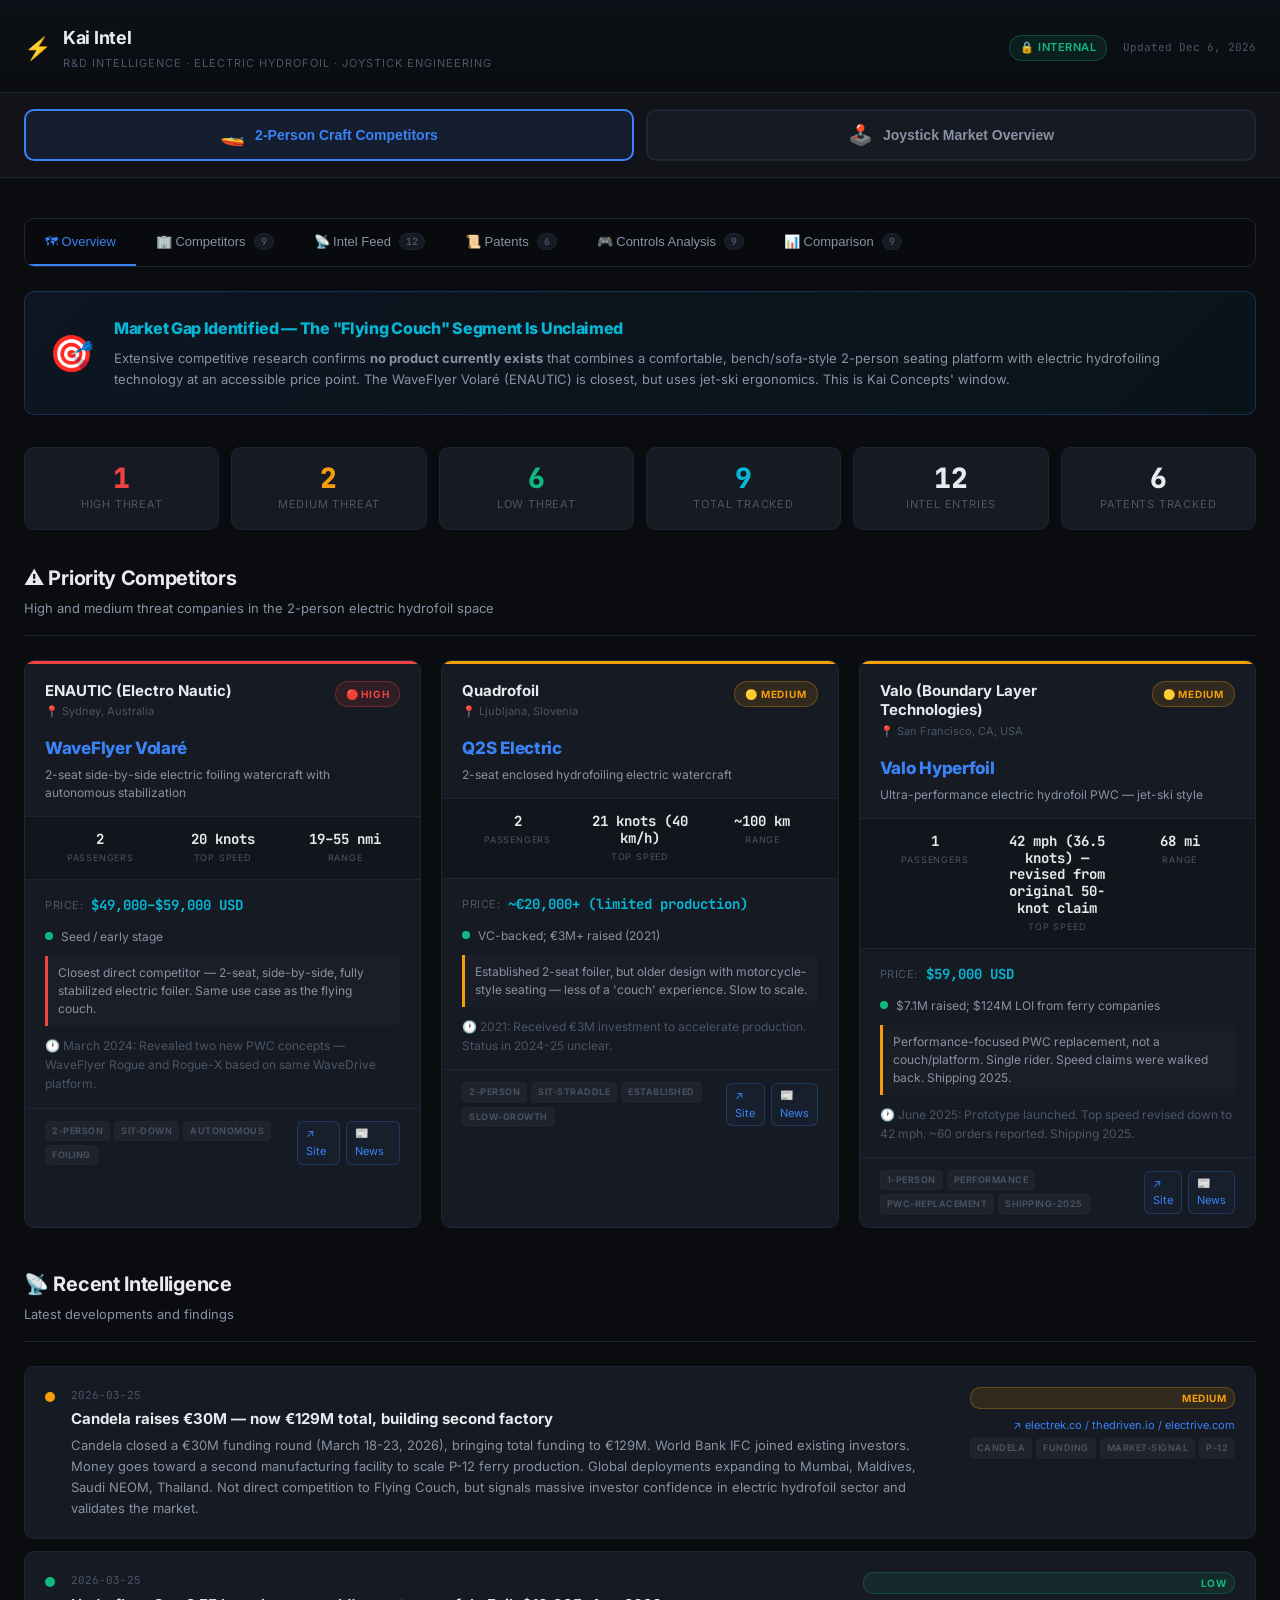
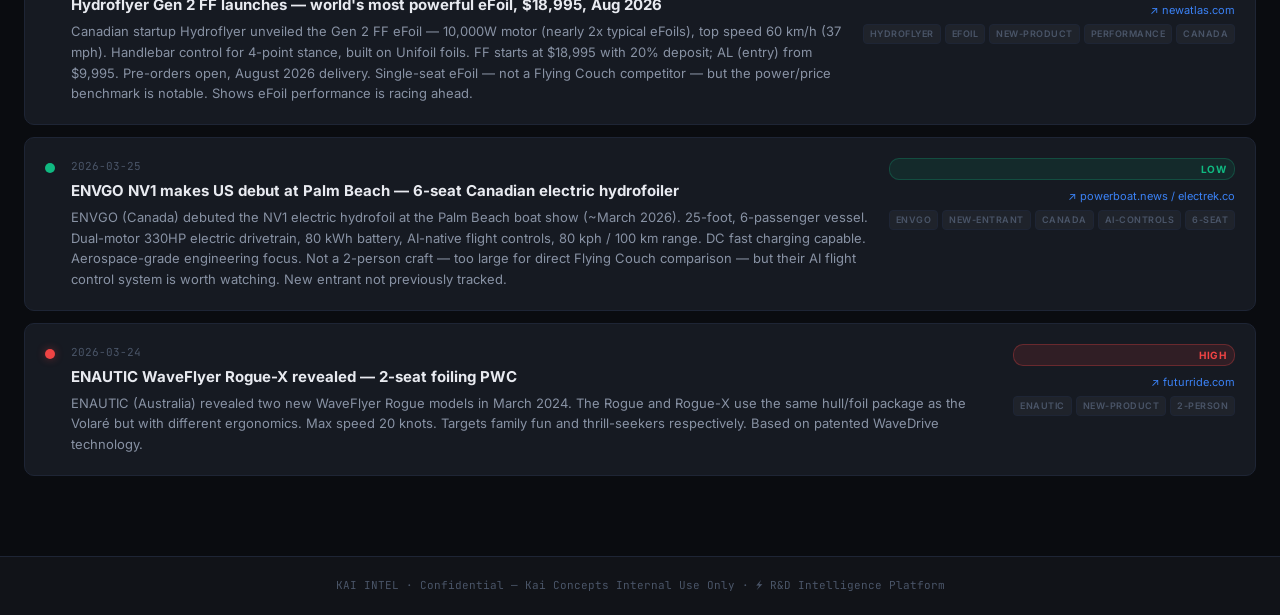
==== commit 587aa1f6: "Add Controls Analysis tab — detailed competitor control systems - New 'Controls Analysis' tab in Cra" ====
--- a/index.html
+++ b/index.html
@@ -67,6 +67,7 @@
           <button class="nav-tab" data-section="craft-competitors">🏢 Competitors <span class="count" id="count-competitors">—</span></button>
           <button class="nav-tab" data-section="craft-intel">📡 Intel Feed <span class="count" id="count-intel">—</span></button>
           <button class="nav-tab" data-section="craft-patents">📜 Patents <span class="count" id="count-patents">—</span></button>
+          <button class="nav-tab" data-section="craft-controls">🎮 Controls Analysis <span class="count" id="count-controls">—</span></button>
           <button class="nav-tab" data-section="craft-table">📊 Comparison <span class="count" id="count-table">—</span></button>
         </nav>
 
@@ -130,6 +131,41 @@
             <div><div class="section-title">📜 Patent Tracker</div><div class="section-desc">Relevant patent filings to monitor. Focus on foil control, propulsion, and small-craft designs.</div></div>
           </div>
           <div class="patents-list" id="patents-list"></div>
+        </div>
+
+        <!-- CONTROLS ANALYSIS -->
+        <div id="section-craft-controls" class="section">
+          <div class="section-header">
+            <div>
+              <div class="section-title">🎮 Competitor Controls Analysis</div>
+              <div class="section-desc">How each competitor controls their craft — steering, throttle, flight control, and joystick details with images and links</div>
+            </div>
+          </div>
+
+          <!-- Summary Box -->
+          <div style="background:linear-gradient(135deg, rgba(59,130,246,0.08) 0%, rgba(6,182,212,0.05) 100%); border:1px solid rgba(59,130,246,0.25); border-radius:var(--radius); padding:24px; margin-bottom:32px;">
+            <div style="font-size:16px; font-weight:800; color:var(--accent-cyan); margin-bottom:12px;">🎯 Control System Landscape</div>
+            <div style="display:grid; grid-template-columns:repeat(auto-fit, minmax(200px, 1fr)); gap:16px;">
+              <div style="background:var(--bg-card); border:1px solid var(--border); border-radius:var(--radius-sm); padding:14px; text-align:center;">
+                <div style="font-size:24px; font-weight:800; color:var(--accent-blue); font-family:var(--font-mono);" id="ctrl-joystick-count">—</div>
+                <div style="font-size:11px; color:var(--text-muted); text-transform:uppercase; letter-spacing:0.8px;">Use Joystick</div>
+              </div>
+              <div style="background:var(--bg-card); border:1px solid var(--border); border-radius:var(--radius-sm); padding:14px; text-align:center;">
+                <div style="font-size:24px; font-weight:800; color:var(--accent-yellow); font-family:var(--font-mono);" id="ctrl-wheel-count">—</div>
+                <div style="font-size:11px; color:var(--text-muted); text-transform:uppercase; letter-spacing:0.8px;">Steering Wheel</div>
+              </div>
+              <div style="background:var(--bg-card); border:1px solid var(--border); border-radius:var(--radius-sm); padding:14px; text-align:center;">
+                <div style="font-size:24px; font-weight:800; color:var(--accent-green); font-family:var(--font-mono);" id="ctrl-fbw-count">—</div>
+                <div style="font-size:11px; color:var(--text-muted); text-transform:uppercase; letter-spacing:0.8px;">Fly-by-Wire</div>
+              </div>
+              <div style="background:var(--bg-card); border:1px solid var(--border); border-radius:var(--radius-sm); padding:14px; text-align:center;">
+                <div style="font-size:24px; font-weight:800; color:var(--accent-orange); font-family:var(--font-mono);" id="ctrl-other-count">—</div>
+                <div style="font-size:11px; color:var(--text-muted); text-transform:uppercase; letter-spacing:0.8px;">Other (Yoke/Handles)</div>
+              </div>
+            </div>
+          </div>
+
+          <div id="controls-feed"></div>
         </div>
 
         <!-- COMPARISON TABLE -->
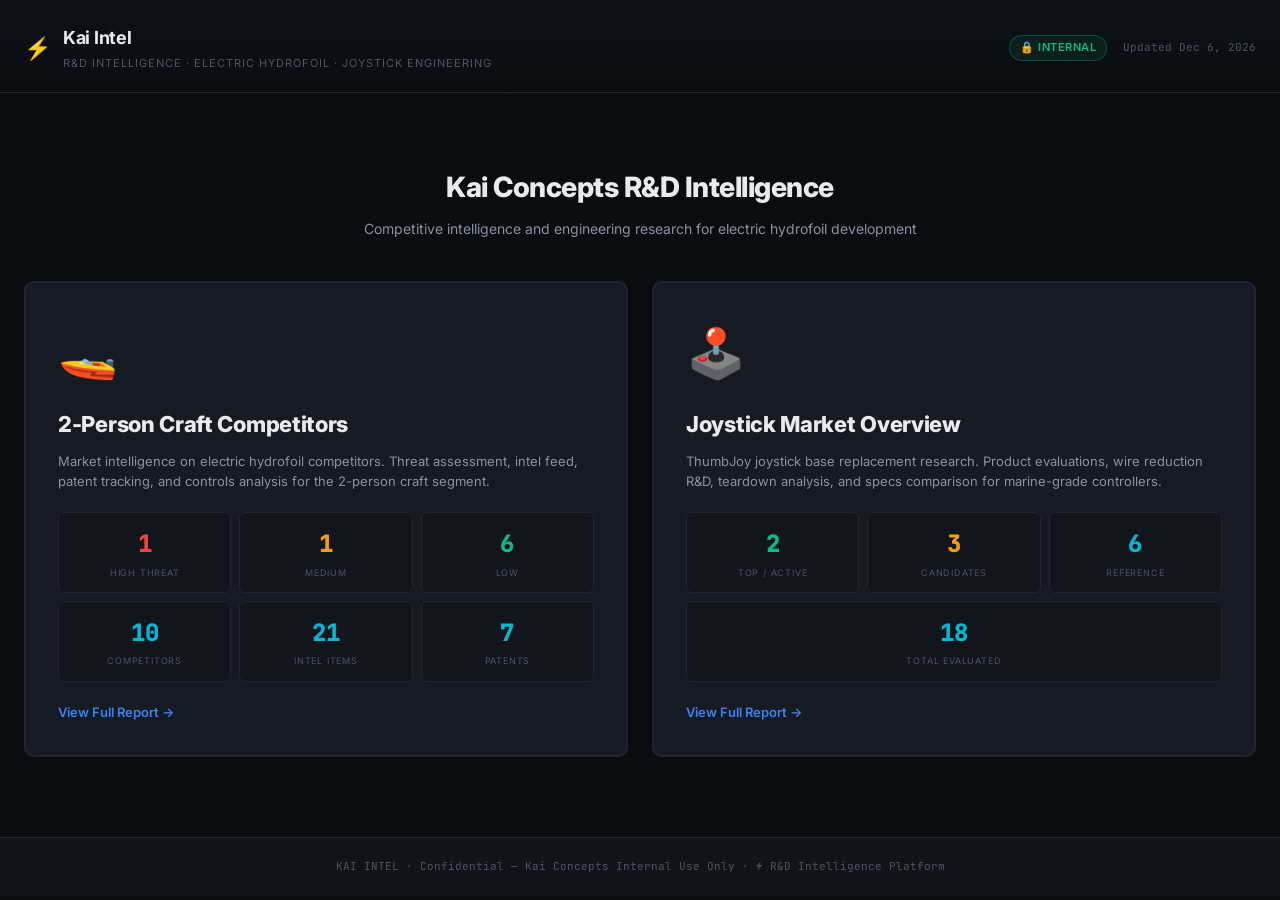
==== commit 2a903730: "Restructure: separate linkable pages + 6 new OEM joystick candidates (MEGATRON, Gessmann, OEM Contro" ====
--- a/index.html
+++ b/index.html
@@ -3,16 +3,28 @@
 <head>
   <meta charset="UTF-8">
   <meta name="viewport" content="width=device-width, initial-scale=1.0">
-  <meta name="description" content="Kai Concepts — Competitive Intelligence & Joystick Market Overview">
+  <meta name="description" content="Kai Concepts — R&D Intelligence Hub">
   <meta name="robots" content="noindex, nofollow">
   <title>Kai Intel — R&D Intelligence</title>
   <link rel="preconnect" href="https://fonts.googleapis.com">
   <link href="https://fonts.googleapis.com/css2?family=Inter:wght@400;500;600;700;800&family=JetBrains+Mono:wght@400;600;700&display=swap" rel="stylesheet">
   <link rel="stylesheet" href="css/style.css">
+  <style>
+    .hub-grid { display: grid; grid-template-columns: repeat(auto-fit, minmax(400px, 1fr)); gap: 24px; margin-top: 32px; }
+    .hub-card { background: var(--bg-card); border: 2px solid var(--border); border-radius: var(--radius); padding: 32px; transition: all 0.2s ease; text-decoration: none; color: inherit; display: block; }
+    .hub-card:hover { border-color: var(--accent-blue); transform: translateY(-2px); box-shadow: 0 8px 32px rgba(0,0,0,0.4); }
+    .hub-card-icon { font-size: 48px; margin-bottom: 16px; }
+    .hub-card-title { font-size: 22px; font-weight: 800; color: var(--text-primary); margin-bottom: 8px; letter-spacing: -0.3px; }
+    .hub-card-desc { font-size: 13px; color: var(--text-secondary); line-height: 1.6; margin-bottom: 20px; }
+    .hub-stats { display: grid; grid-template-columns: repeat(3, 1fr); gap: 8px; }
+    .hub-stat { background: rgba(0,0,0,0.2); border: 1px solid var(--border); border-radius: var(--radius-sm); padding: 12px; text-align: center; }
+    .hub-stat-val { font-size: 24px; font-weight: 800; font-family: var(--font-mono); color: var(--accent-cyan); }
+    .hub-stat-label { font-size: 9px; color: var(--text-muted); text-transform: uppercase; letter-spacing: 0.8px; margin-top: 2px; }
+    .hub-cta { display: inline-flex; align-items: center; gap: 6px; margin-top: 20px; font-size: 13px; font-weight: 600; color: var(--accent-blue); }
+    @media (max-width: 768px) { .hub-grid { grid-template-columns: 1fr; } }
+  </style>
 </head>
 <body>
-
-  <!-- HEADER -->
   <header class="site-header">
     <div class="container">
       <div class="header-inner">
@@ -31,352 +43,53 @@
     </div>
   </header>
 
-  <!-- SECTION SELECTOR -->
-  <div class="section-selector">
+  <main>
     <div class="container">
-      <div class="section-selector-inner">
-        <button class="section-btn active" data-domain="craft">
-          <span class="section-btn-icon">🚤</span>
-          <span class="section-btn-label">2-Person Craft Competitors</span>
-        </button>
-        <button class="section-btn" data-domain="joystick">
-          <span class="section-btn-icon">🕹️</span>
-          <span class="section-btn-label">Joystick Market Overview</span>
-        </button>
+      <div style="text-align:center; padding:40px 0 8px;">
+        <div style="font-size:28px; font-weight:800; color:var(--text-primary); letter-spacing:-0.5px;">Kai Concepts R&D Intelligence</div>
+        <div style="font-size:14px; color:var(--text-secondary); margin-top:8px;">Competitive intelligence and engineering research for electric hydrofoil development</div>
+      </div>
+
+      <div class="hub-grid">
+        <!-- Craft Competitors -->
+        <a href="craft/" class="hub-card">
+          <div class="hub-card-icon">🚤</div>
+          <div class="hub-card-title">2-Person Craft Competitors</div>
+          <div class="hub-card-desc">Market intelligence on electric hydrofoil competitors. Threat assessment, intel feed, patent tracking, and controls analysis for the 2-person craft segment.</div>
+          <div class="hub-stats">
+            <div class="hub-stat"><div class="hub-stat-val" style="color:var(--accent-red);" id="hub-craft-high">—</div><div class="hub-stat-label">High Threat</div></div>
+            <div class="hub-stat"><div class="hub-stat-val" style="color:var(--accent-yellow);" id="hub-craft-med">—</div><div class="hub-stat-label">Medium</div></div>
+            <div class="hub-stat"><div class="hub-stat-val" style="color:var(--accent-green);" id="hub-craft-low">—</div><div class="hub-stat-label">Low</div></div>
+            <div class="hub-stat"><div class="hub-stat-val" id="hub-craft-total">—</div><div class="hub-stat-label">Competitors</div></div>
+            <div class="hub-stat"><div class="hub-stat-val" id="hub-craft-intel">—</div><div class="hub-stat-label">Intel Items</div></div>
+            <div class="hub-stat"><div class="hub-stat-val" id="hub-craft-patents">—</div><div class="hub-stat-label">Patents</div></div>
+          </div>
+          <div class="hub-cta">View Full Report →</div>
+        </a>
+
+        <!-- Joystick Market -->
+        <a href="joysticks/" class="hub-card">
+          <div class="hub-card-icon">🕹️</div>
+          <div class="hub-card-title">Joystick Market Overview</div>
+          <div class="hub-card-desc">ThumbJoy joystick base replacement research. Product evaluations, wire reduction R&D, teardown analysis, and specs comparison for marine-grade controllers.</div>
+          <div class="hub-stats">
+            <div class="hub-stat"><div class="hub-stat-val" style="color:var(--accent-green);" id="hub-joy-top">—</div><div class="hub-stat-label">Top / Active</div></div>
+            <div class="hub-stat"><div class="hub-stat-val" style="color:var(--accent-yellow);" id="hub-joy-candidates">—</div><div class="hub-stat-label">Candidates</div></div>
+            <div class="hub-stat"><div class="hub-stat-val" id="hub-joy-ref">—</div><div class="hub-stat-label">Reference</div></div>
+            <div class="hub-stat" style="grid-column: span 3;"><div class="hub-stat-val" id="hub-joy-total">—</div><div class="hub-stat-label">Total Evaluated</div></div>
+          </div>
+          <div class="hub-cta">View Full Report →</div>
+        </a>
       </div>
     </div>
-  </div>
-
-  <!-- ERROR STATE -->
-  <div id="app-error" style="display:none; padding:40px; text-align:center; color:var(--accent-red);">
-    ⚠️ Failed to load data. Make sure you're serving this over HTTP (not file://). Run: <code>python3 -m http.server</code>
-  </div>
-
-  <!-- MAIN -->
-  <main>
-    <div class="container">
-
-      <!-- ═══════════════════════════════════════════
-           DOMAIN: 2-PERSON CRAFT COMPETITORS
-           ═══════════════════════════════════════════ -->
-      <div id="domain-craft" class="domain">
-
-        <!-- NAV -->
-        <nav class="domain-nav">
-          <button class="nav-tab active" data-section="craft-overview">🗺 Overview</button>
-          <button class="nav-tab" data-section="craft-competitors">🏢 Competitors <span class="count" id="count-competitors">—</span></button>
-          <button class="nav-tab" data-section="craft-intel">📡 Intel Feed <span class="count" id="count-intel">—</span></button>
-          <button class="nav-tab" data-section="craft-patents">📜 Patents <span class="count" id="count-patents">—</span></button>
-          <button class="nav-tab" data-section="craft-controls">🎮 Controls Analysis <span class="count" id="count-controls">—</span></button>
-          <button class="nav-tab" data-section="craft-table">📊 Comparison <span class="count" id="count-table">—</span></button>
-        </nav>
-
-        <!-- OVERVIEW -->
-        <div id="section-craft-overview" class="section active">
-          <div class="market-gap" style="margin-top:8px;">
-            <div class="gap-icon">🎯</div>
-            <div>
-              <div class="gap-title">Market Gap Identified — The "Flying Couch" Segment Is Unclaimed</div>
-              <div class="gap-text">
-                Extensive competitive research confirms <strong>no product currently exists</strong> that combines a comfortable, bench/sofa-style 2-person seating platform with electric hydrofoiling technology at an accessible price point. The WaveFlyer Volaré (ENAUTIC) is closest, but uses jet-ski ergonomics. This is Kai Concepts' window.
-              </div>
-            </div>
-          </div>
-
-          <div class="stats-bar">
-            <div class="stat-card danger"><div class="stat-value" id="stat-high">—</div><div class="stat-label">High Threat</div></div>
-            <div class="stat-card warning"><div class="stat-value" id="stat-med">—</div><div class="stat-label">Medium Threat</div></div>
-            <div class="stat-card success"><div class="stat-value" id="stat-low">—</div><div class="stat-label">Low Threat</div></div>
-            <div class="stat-card info"><div class="stat-value" id="stat-total">—</div><div class="stat-label">Total Tracked</div></div>
-            <div class="stat-card"><div class="stat-value" id="stat-intel">—</div><div class="stat-label">Intel Entries</div></div>
-            <div class="stat-card"><div class="stat-value" id="stat-patents">—</div><div class="stat-label">Patents Tracked</div></div>
-          </div>
-
-          <div class="section-header">
-            <div><div class="section-title">⚠️ Priority Competitors</div><div class="section-desc">High and medium threat companies in the 2-person electric hydrofoil space</div></div>
-          </div>
-          <div class="competitors-grid" id="overview-competitors"></div>
-
-          <div class="section-header" style="margin-top:40px;">
-            <div><div class="section-title">📡 Recent Intelligence</div><div class="section-desc">Latest developments and findings</div></div>
-          </div>
-          <div class="intel-feed" id="overview-intel"></div>
-        </div>
-
-        <!-- COMPETITORS -->
-        <div id="section-craft-competitors" class="section">
-          <div class="section-header">
-            <div><div class="section-title">🏢 Competitor Profiles</div><div class="section-desc">All tracked companies in the small electric hydrofoil space</div></div>
-          </div>
-          <div class="filter-bar">
-            <button class="filter-btn active" data-filter="all">All Companies</button>
-            <button class="filter-btn" data-filter="HIGH">🔴 High Threat</button>
-            <button class="filter-btn" data-filter="MEDIUM">🟡 Medium Threat</button>
-            <button class="filter-btn" data-filter="LOW">🟢 Low Threat</button>
-          </div>
-          <div class="competitors-grid" id="competitors-grid"></div>
-        </div>
-
-        <!-- INTEL FEED -->
-        <div id="section-craft-intel" class="section">
-          <div class="section-header">
-            <div><div class="section-title">📡 Intel Feed</div><div class="section-desc">Chronological log of findings, news, and developments. Newest first.</div></div>
-          </div>
-          <div class="intel-feed" id="intel-feed"></div>
-        </div>
-
-        <!-- PATENTS -->
-        <div id="section-craft-patents" class="section">
-          <div class="section-header">
-            <div><div class="section-title">📜 Patent Tracker</div><div class="section-desc">Relevant patent filings to monitor. Focus on foil control, propulsion, and small-craft designs.</div></div>
-          </div>
-          <div class="patents-list" id="patents-list"></div>
-        </div>
-
-        <!-- CONTROLS ANALYSIS -->
-        <div id="section-craft-controls" class="section">
-          <div class="section-header">
-            <div>
-              <div class="section-title">🎮 Competitor Controls Analysis</div>
-              <div class="section-desc">How each competitor controls their craft — steering, throttle, flight control, and joystick details with images and links</div>
-            </div>
-          </div>
-
-          <!-- Summary Box -->
-          <div style="background:linear-gradient(135deg, rgba(59,130,246,0.08) 0%, rgba(6,182,212,0.05) 100%); border:1px solid rgba(59,130,246,0.25); border-radius:var(--radius); padding:24px; margin-bottom:32px;">
-            <div style="font-size:16px; font-weight:800; color:var(--accent-cyan); margin-bottom:12px;">🎯 Control System Landscape</div>
-            <div style="display:grid; grid-template-columns:repeat(auto-fit, minmax(200px, 1fr)); gap:16px;">
-              <div style="background:var(--bg-card); border:1px solid var(--border); border-radius:var(--radius-sm); padding:14px; text-align:center;">
-                <div style="font-size:24px; font-weight:800; color:var(--accent-blue); font-family:var(--font-mono);" id="ctrl-joystick-count">—</div>
-                <div style="font-size:11px; color:var(--text-muted); text-transform:uppercase; letter-spacing:0.8px;">Use Joystick</div>
-              </div>
-              <div style="background:var(--bg-card); border:1px solid var(--border); border-radius:var(--radius-sm); padding:14px; text-align:center;">
-                <div style="font-size:24px; font-weight:800; color:var(--accent-yellow); font-family:var(--font-mono);" id="ctrl-wheel-count">—</div>
-                <div style="font-size:11px; color:var(--text-muted); text-transform:uppercase; letter-spacing:0.8px;">Steering Wheel</div>
-              </div>
-              <div style="background:var(--bg-card); border:1px solid var(--border); border-radius:var(--radius-sm); padding:14px; text-align:center;">
-                <div style="font-size:24px; font-weight:800; color:var(--accent-green); font-family:var(--font-mono);" id="ctrl-fbw-count">—</div>
-                <div style="font-size:11px; color:var(--text-muted); text-transform:uppercase; letter-spacing:0.8px;">Fly-by-Wire</div>
-              </div>
-              <div style="background:var(--bg-card); border:1px solid var(--border); border-radius:var(--radius-sm); padding:14px; text-align:center;">
-                <div style="font-size:24px; font-weight:800; color:var(--accent-orange); font-family:var(--font-mono);" id="ctrl-other-count">—</div>
-                <div style="font-size:11px; color:var(--text-muted); text-transform:uppercase; letter-spacing:0.8px;">Other (Yoke/Handles)</div>
-              </div>
-            </div>
-          </div>
-
-          <div id="controls-feed"></div>
-        </div>
-
-        <!-- COMPARISON TABLE -->
-        <div id="section-craft-table" class="section">
-          <div class="section-header">
-            <div><div class="section-title">📊 Specs Comparison</div><div class="section-desc">Side-by-side comparison of all tracked competitors. Sorted by threat level.</div></div>
-          </div>
-          <div class="table-wrapper">
-            <table class="comparison-table">
-              <thead>
-                <tr>
-                  <th>Company</th><th>Product</th><th>Passengers</th><th>Top Speed</th><th>Range</th><th>Price</th><th>Length</th><th>Threat</th>
-                </tr>
-              </thead>
-              <tbody id="comparison-tbody"><tr><td colspan="8" style="text-align:center; color:var(--text-muted); padding:24px;">Loading…</td></tr></tbody>
-            </table>
-          </div>
-          <div style="margin-top:24px; padding:20px; background:var(--bg-card); border:1px solid var(--border); border-radius:var(--radius);">
-            <div style="font-size:13px; font-weight:700; color:var(--text-primary); margin-bottom:12px;">📌 Key Observations</div>
-            <ul style="list-style:none; padding:0; display:flex; flex-direction:column; gap:8px;">
-              <li style="font-size:13px; color:var(--text-secondary); display:flex; gap:8px; align-items:flex-start;">
-                <span style="color:var(--threat-high);">●</span>
-                <span><strong style="color:var(--text-primary);">ENAUTIC WaveFlyer</strong> is the only 2-seat, side-by-side electric foiler in or near production. Direct competitor to the flying couch concept.</span>
-              </li>
-              <li style="font-size:13px; color:var(--text-secondary); display:flex; gap:8px; align-items:flex-start;">
-                <span style="color:var(--threat-medium);">●</span>
-                <span><strong style="color:var(--text-primary);">Valo Hyperfoil</strong> targets PWC replacement — not the relaxed seating experience. Single rider, performance focus.</span>
-              </li>
-              <li style="font-size:13px; color:var(--text-secondary); display:flex; gap:8px; align-items:flex-start;">
-                <span style="color:var(--accent-cyan);">●</span>
-                <span><strong style="color:var(--text-primary);">The gap:</strong> No product combines comfortable bench/couch seating + electric foiling + 2 passengers + price under $150K.</span>
-              </li>
-            </ul>
-          </div>
-        </div>
-
-      </div><!-- /domain-craft -->
-
-
-      <!-- ═══════════════════════════════════════════
-           DOMAIN: JOYSTICK MARKET OVERVIEW
-           ═══════════════════════════════════════════ -->
-      <div id="domain-joystick" class="domain" style="display:none;">
-
-        <!-- NAV -->
-        <nav class="domain-nav">
-          <button class="nav-tab active" data-section="joy-overview">🗺 Overview</button>
-          <button class="nav-tab" data-section="joy-products">🕹️ Products <span class="count" id="count-joysticks">—</span></button>
-          <button class="nav-tab" data-section="joy-comparison">📊 Comparison</button>
-        </nav>
-
-        <!-- JOY OVERVIEW -->
-        <div id="section-joy-overview" class="section active">
-
-          <div class="market-gap" style="margin-top:8px;">
-            <div class="gap-icon">🕹️</div>
-            <div>
-              <div class="gap-title">ThumbJoy Joystick — Finding the Right Base</div>
-              <div class="gap-text">
-                The Kai Concepts ThumbJoy uses an <strong>APEM HF55</strong> as its base joystick, but it has critical problems: the spring is too soft (1.3N breakout = no feedback at foiling speeds), it's NOT actually waterproof despite IP67 claims, and the hollow shaft is too tight for 6 Melexis wires. This overview maps the market for better alternatives.
-              </div>
-            </div>
-          </div>
-
-          <!-- Requirements Box -->
-          <div style="background:var(--bg-card); border:1px solid var(--border); border-radius:var(--radius); padding:24px; margin-bottom:32px;">
-            <div style="font-size:16px; font-weight:700; color:var(--text-primary); margin-bottom:16px;">📋 Must-Have Requirements</div>
-            <div style="display:grid; grid-template-columns:repeat(auto-fit, minmax(280px, 1fr)); gap:16px;">
-              <div style="display:flex; gap:10px; align-items:flex-start;">
-                <span style="color:var(--accent-red); font-size:18px; line-height:1;">⬤</span>
-                <div>
-                  <div style="font-size:13px; font-weight:700; color:var(--text-primary);">Hollow Shaft for Wire Routing</div>
-                  <div style="font-size:12px; color:var(--text-secondary);">DEAL BREAKER — 6 Melexis wires must route through shaft to thumbwheel in grip</div>
-                </div>
-              </div>
-              <div style="display:flex; gap:10px; align-items:flex-start;">
-                <span style="color:var(--accent-orange); font-size:18px; line-height:1;">⬤</span>
-                <div>
-                  <div style="font-size:13px; font-weight:700; color:var(--text-primary);">Stiffer Spring / Force Feedback</div>
-                  <div style="font-size:12px; color:var(--text-secondary);">Current HF55 at 1.3N is way too light — need confident center-feel at 25+ knots</div>
-                </div>
-              </div>
-              <div style="display:flex; gap:10px; align-items:flex-start;">
-                <span style="color:var(--accent-orange); font-size:18px; line-height:1;">⬤</span>
-                <div>
-                  <div style="font-size:13px; font-weight:700; color:var(--text-primary);">True Waterproof (IP67+)</div>
-                  <div style="font-size:12px; color:var(--text-secondary);">APEM's IP67 claim is false. Need real marine sealing — splashes, spray, submersion.</div>
-                </div>
-              </div>
-              <div style="display:flex; gap:10px; align-items:flex-start;">
-                <span style="color:var(--accent-yellow); font-size:18px; line-height:1;">⬤</span>
-                <div>
-                  <div style="font-size:13px; font-weight:700; color:var(--text-primary);">Z-Axis Twist (Spring Return)</div>
-                  <div style="font-size:12px; color:var(--text-secondary);">Used for steering left/right — spring-return to center essential</div>
-                </div>
-              </div>
-              <div style="display:flex; gap:10px; align-items:flex-start;">
-                <span style="color:var(--accent-yellow); font-size:18px; line-height:1;">⬤</span>
-                <div>
-                  <div style="font-size:13px; font-weight:700; color:var(--text-primary);">CAN J1939 Interface</div>
-                  <div style="font-size:12px; color:var(--text-secondary);">500kbps CAN preferred, or hall effect analog feeding Teensy CAN</div>
-                </div>
-              </div>
-              <div style="display:flex; gap:10px; align-items:flex-start;">
-                <span style="color:var(--accent-cyan); font-size:18px; line-height:1;">⬤</span>
-                <div>
-                  <div style="font-size:13px; font-weight:700; color:var(--text-primary);">Compact / Fits ThumbJoy Housing</div>
-                  <div style="font-size:12px; color:var(--text-secondary);">Beer-can sized cylindrical base — shallow behind-panel depth</div>
-                </div>
-              </div>
-            </div>
-          </div>
-
-          <!-- Stats -->
-          <div class="stats-bar">
-            <div class="stat-card" style="border-left:3px solid var(--accent-green);">
-              <div class="stat-value" id="stat-joy-top" style="color:var(--accent-green);">—</div>
-              <div class="stat-label">Top Candidates</div>
-            </div>
-            <div class="stat-card" style="border-left:3px solid var(--accent-yellow);">
-              <div class="stat-value" id="stat-joy-candidate" style="color:var(--accent-yellow);">—</div>
-              <div class="stat-label">Candidates</div>
-            </div>
-            <div class="stat-card" style="border-left:3px solid var(--accent-cyan);">
-              <div class="stat-value" id="stat-joy-ref" style="color:var(--accent-cyan);">—</div>
-              <div class="stat-label">Reference Products</div>
-            </div>
-            <div class="stat-card">
-              <div class="stat-value" id="stat-joy-total">—</div>
-              <div class="stat-label">Total Evaluated</div>
-            </div>
-          </div>
-
-          <!-- Top Candidates -->
-          <div class="section-header">
-            <div><div class="section-title">🏆 Top Candidates</div><div class="section-desc">Best options for replacing the APEM HF55 base joystick</div></div>
-          </div>
-          <div class="joystick-grid" id="joy-overview-grid"></div>
-
-        </div>
-
-        <!-- JOY PRODUCTS -->
-        <div id="section-joy-products" class="section">
-          <div class="section-header">
-            <div><div class="section-title">🕹️ All Joystick Products</div><div class="section-desc">Complete market survey of candidate and reference joysticks</div></div>
-          </div>
-          <div class="filter-bar">
-            <button class="joy-filter-btn active" data-joyfilter="all">All Products</button>
-            <button class="joy-filter-btn" data-joyfilter="TOP CANDIDATE">🏆 Top Candidates</button>
-            <button class="joy-filter-btn" data-joyfilter="CANDIDATE">🟡 Candidates</button>
-            <button class="joy-filter-btn" data-joyfilter="PROTOTYPING">🔧 Prototyping</button>
-            <button class="joy-filter-btn" data-joyfilter="REFERENCE">📚 Reference</button>
-          </div>
-          <div class="joystick-grid" id="joy-products-grid"></div>
-        </div>
-
-        <!-- JOY COMPARISON -->
-        <div id="section-joy-comparison" class="section">
-          <div class="section-header">
-            <div><div class="section-title">📊 Joystick Comparison</div><div class="section-desc">Side-by-side specs comparison. Sorted by suitability.</div></div>
-          </div>
-          <div class="table-wrapper">
-            <table class="comparison-table">
-              <thead>
-                <tr>
-                  <th>Product</th><th>Manufacturer</th><th>Axes</th><th>Sensor</th><th>Output</th><th>IP Rating</th><th>Hollow Shaft</th><th>Price</th><th>Suitability</th>
-                </tr>
-              </thead>
-              <tbody id="joy-comparison-tbody"><tr><td colspan="9" style="text-align:center; color:var(--text-muted); padding:24px;">Loading…</td></tr></tbody>
-            </table>
-          </div>
-
-          <!-- Decision Matrix -->
-          <div style="margin-top:24px; padding:20px; background:var(--bg-card); border:1px solid var(--border); border-radius:var(--radius);">
-            <div style="font-size:13px; font-weight:700; color:var(--text-primary); margin-bottom:12px;">📌 Decision Matrix Notes</div>
-            <ul style="list-style:none; padding:0; display:flex; flex-direction:column; gap:8px;">
-              <li style="font-size:13px; color:var(--text-secondary); display:flex; gap:8px; align-items:flex-start;">
-                <span style="color:var(--accent-green);">●</span>
-                <span><strong style="color:var(--text-primary);">JR Merritt CS3</strong> — Best overall: marine-rated, configurable springs, twist + thumbwheel. MUST verify hollow shaft.</span>
-              </li>
-              <li style="font-size:13px; color:var(--text-secondary); display:flex; gap:8px; align-items:flex-start;">
-                <span style="color:var(--accent-green);">●</span>
-                <span><strong style="color:var(--text-primary);">Elobau J4F</strong> — True IP67, modular handles, German quality. Strong #2 pick. Verify shaft dimensions.</span>
-              </li>
-              <li style="font-size:13px; color:var(--text-secondary); display:flex; gap:8px; align-items:flex-start;">
-                <span style="color:var(--accent-yellow);">●</span>
-                <span><strong style="color:var(--text-primary);">RunnTech RT600</strong> — Best prototyping pick ($50-150). Test the 3-axis twist concept quickly before committing $500+ on industrial units.</span>
-              </li>
-              <li style="font-size:13px; color:var(--text-secondary); display:flex; gap:8px; align-items:flex-start;">
-                <span style="color:var(--accent-cyan);">●</span>
-                <span><strong style="color:var(--text-primary);">Alternative path:</strong> If no joystick has hollow shaft, consider through-wall magnetic sensing (Melexis below grip, magnet through housing wall) to eliminate wire routing entirely.</span>
-              </li>
-            </ul>
-          </div>
-        </div>
-
-      </div><!-- /domain-joystick -->
-
-    </div><!-- /container -->
   </main>
 
-  <!-- FOOTER -->
   <footer class="site-footer">
     <div class="container">
-      <div class="footer-text">
-        KAI INTEL · Confidential — Kai Concepts Internal Use Only · ⚡ R&D Intelligence Platform
-      </div>
+      <div class="footer-text">KAI INTEL · Confidential — Kai Concepts Internal Use Only · ⚡ R&D Intelligence Platform</div>
     </div>
   </footer>
 
-  <script src="js/app.js"></script>
-
+  <script src="js/hub.js"></script>
 </body>
 </html>
